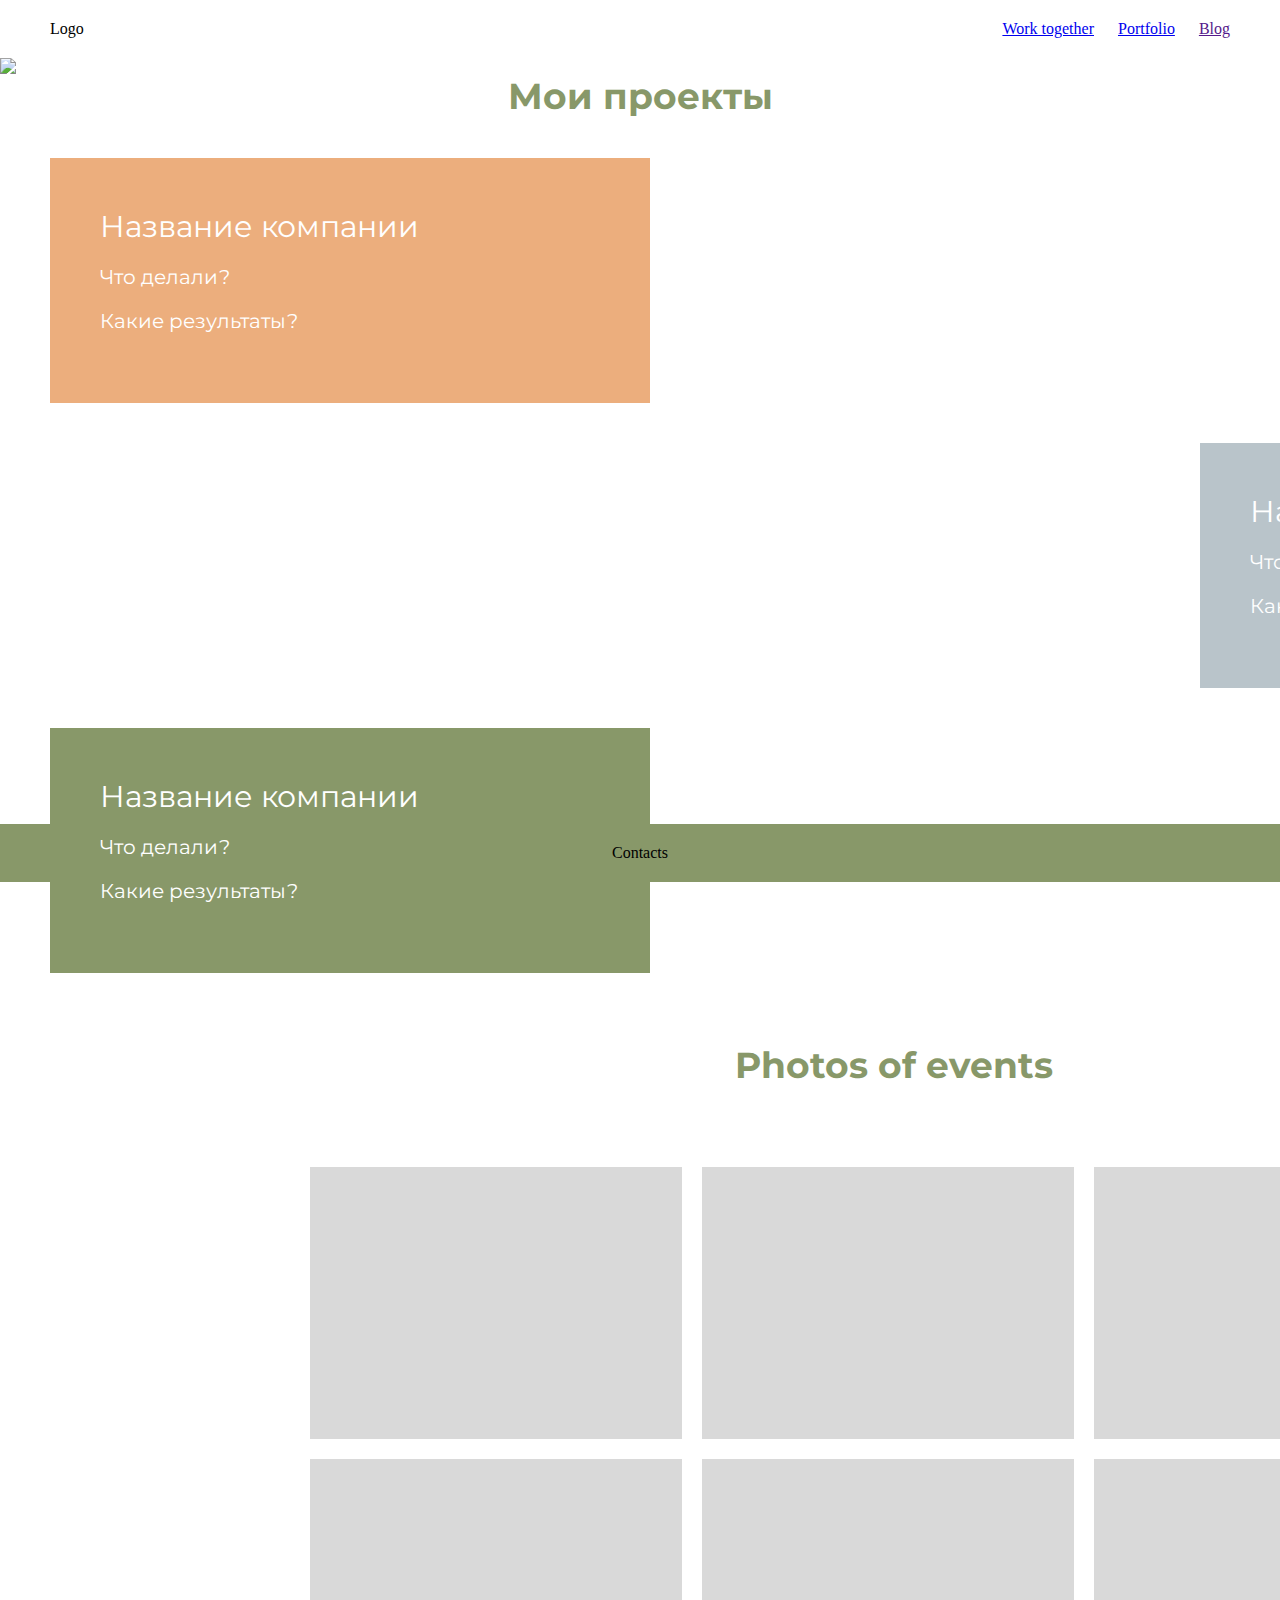
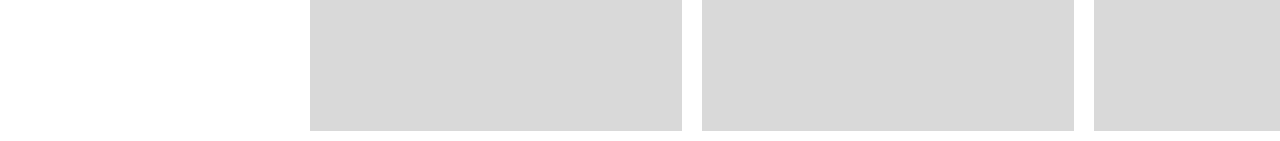
==== index2.html @ 0f8d83ab "add header and footer in index2" ====
<!DOCTYPE html>
<html lang="en">
<head>
    <meta charset="UTF-8">
    <meta http-equiv="X-UA-Compatible" content="IE=edge">
    <meta name="viewport" content="width=device-width, initial-scale=1.0">
    <link rel="stylesheet" href="style.scss" />
	<link rel="stylesheet" href="style.css" />
	<link rel="stylesheet" href="normalize.css" />
    <link href="https://fonts.googleapis.com/css2?family=Montserrat:wght@700&display=swap" rel="stylesheet">
    <title>Valeria's site</title>
</head>
<body>

    <!--------------------header Masha---------------------->
	<header class="header">
        <div class="header-links">
            <div class="logo">Logo</div>
            <div class="navigation">
                <a class="navigation__work-together" href="index3.html">Work together</a>
                <a class="navigation__portfolio" href="index2.html">Portfolio</a>
                <a class="navigation__blog" href="">Blog</a>
            </div>
        </div>
        <img class="header-line" src="Images/header line.png">
    </header>
	<!---------------------header-end Masha----------------->

    <main>
        <div class="maincontainer">
            <h1 class="headline">Мои проекты</h1>
            <div class="container1">
            <h2 class="container1__title">Название компании</h2>
            <p class="container1__text">Что делали?</p>
            <p class="container1__text">Какие результаты?</p>
        </div>
        <div class="container2">
            <h2 class="container2__title">Название компании</h2>
            <p class="container2__text">Что делали?</p>
            <p class="container2__text">Какие результаты?</p>
        </div>
        <div class="container3">
            <h2 class="container3__title">Название компании</h2>
            <p class="container3__text">Что делали?</p>
            <p class="container3__text">Какие результаты?</p>
        </div>
        <!-- Блок 2_Башина -->
    <div class="events">
        <div class="events__title">Photos of events</div>
        <div class="events__photowrapper">
            <div class="events__photo"></div>
            <div class="events__photo"></div>
            <div class="events__photo"></div>
            <div class="events__photo"></div>
            <div class="events__photo"></div>
            <div class="events__photo"></div>
        </div>
    </div>
    </main>

    <!---------------------Footer Masha---------------->
	<footer>
        <div class="footer">Contacts</div>
    </footer>
	<!----------------------Footer-end Masha----------->
    
</body>
</html>
---- style.css ----
/*header Masha*/
@import url("https://fonts.googleapis.com/css2?family=Montserrat&family=Roboto&display=swap");
.header-links {
  display: flex;
  justify-content: space-between;
  margin-left: 50px;
  margin-top: 20px;
  margin-right: 50px;
  margin-bottom: 20px;
}

@media (max-width: 400px) {
  .header-links {
    display: flex;
    flex-direction: column;
  }
}
.navigation__work-together {
  margin-right: 20px;
}

.navigation__portfolio {
  margin-right: 20px;
}

.header-line {
  width: 100vw;
  display: flex;
  align-self: flex-end;
  top: 10%;
  right: 0%;
  left: 0%;
}

/*header-end Masha*/
/*Photo + text Smirnova start*/
.about {
  background-image: url(images/main_photo1.jpg);
  background-repeat: no-repeat;
  background-position: center center;
  background-size: cover;
  display: flex;
  justify-content: flex-end;
  margin: 0 auto;
  align-items: center;
}
.about__main {
  font-family: "Montserrat";
  font-style: normal;
  color: #000000;
}

@media screen and (min-width: 1024px) {
  .about {
    min-height: 1000px;
  }
  .about__main {
    font-weight: 400;
    font-size: 30px;
    line-height: 37px;
    max-width: 43%;
    padding-right: 55px;
  }
  .about__main .maintext-title {
    font-weight: 700;
    font-size: 36px;
    line-height: 44px;
    padding-bottom: 20px;
  }
  .about__main .mainphoto {
    display: none;
  }
}
@media screen and (min-width: 768px) and (max-width: 1023px) {
  .about {
    min-height: 395px;
  }
  .about__main {
    max-width: 45%;
  }
  .about__main .mainphoto {
    display: none;
  }
}
@media screen and (max-width: 767px) {
  .about {
    background-image: none;
  }
  .about__main {
    text-align: center;
    background: #b9c4ca;
  }
  .about__main .mainphoto {
    max-width: 100vw;
  }
}
/*Photo + text Smirnova end*/
.information {
  text-align: center;
  font-size: 20px;
  font-family: "Jost", sans-serif;
  font-family: "Source Serif Pro", serif;
  font-weight: 400px;
  letter-spacing: 3px;
  margin-top: 50px;
  margin-bottom: 50px;
}
.information__text {
  -webkit-animation-duration: 3s;
          animation-duration: 3s;
  -webkit-animation-name: text;
          animation-name: text;
}

@-webkit-keyframes text {
  from {
    margin-left: 100%;
    width: 100%;
  }
  to {
    margin-left: 0%;
    width: 100%;
  }
}

@keyframes text {
  from {
    margin-left: 100%;
    width: 100%;
  }
  to {
    margin-left: 0%;
    width: 100%;
  }
}
@media screen and (max-width: 768px) {
  .information__text {
    font-size: 16px;
  }
}
/*------------text end---------------*/
/*-------------------footer Masha--------------*/
.footer {
  width: 100vw;
  margin-left: 0;
  display: flex;
  align-content: flex-end;
  justify-content: center;
  background-color: #889869;
  padding-top: 20px;
  padding-bottom: 20px;
}

/*-------------------footer-end Masha-------------*/
@media screen and (min-width: 1024px) {
  .events {
    width: 1240px;
    margin: 70px 100px 120px 300px;
  }
  .events__title {
    display: flex;
    flex-direction: row;
    font-family: Montserrat;
    color: #889869;
    font-weight: bold;
    font-size: 36px;
    padding-left: 435px;
    padding-bottom: 70px;
  }
  .events__photowrapper {
    display: flex;
    max-width: 1240px;
    flex-wrap: wrap;
  }
  .events__photo {
    width: 30%;
    height: 272px;
    background-color: #d9d9d9;
    margin: 10px;
  }
}
@media screen and (min-width: 375px) and (max-width: 768px) {
  .events {
    width: 100vw;
    margin: 70px 20% 120px 14%;
  }
  .events__title {
    font-family: Montserrat;
    color: #889869;
    font-weight: bold;
    font-size: 30px;
    text-align: center;
    padding-right: 30%;
    padding-bottom: 10%;
  }
  .events__photowrapper {
    display: flex;
    max-width: 100%;
    flex-direction: column;
    flex-wrap: wrap;
  }
  .events__photo {
    width: 70%;
    height: 250px;
    background-color: #d9d9d9;
    margin: 2%;
  }
}
from {
  margin-left: 100%;
  width: 100%;
}

to {
  margin-left: 0%;
  width: 100%;
}

/*------------text end---------------*/
@media screen and (min-width: 1024px) {
  .events {
    width: 1240px;
    margin: 70px 100px 120px 300px;
  }
  .events__title {
    display: flex;
    flex-direction: row;
    font-family: Montserrat;
    color: #889869;
    font-weight: bold;
    font-size: 36px;
    padding-left: 435px;
    padding-bottom: 70px;
  }
  .events__photowrapper {
    display: flex;
    max-width: 1240px;
    flex-wrap: wrap;
  }
  .events__photo {
    width: 30%;
    height: 272px;
    background-color: #d9d9d9;
    margin: 10px;
  }
}
@media screen and (min-width: 768px) and (max-width: 1023px) {
  .events {
    width: 100%;
    margin: 70px 20% 120px 14%;
  }
  .events__title {
    font-family: Montserrat;
    color: #889869;
    font-weight: bold;
    font-size: 30px;
    text-align: center;
    padding-right: 30%;
    padding-bottom: 10%;
  }
  .events__photowrapper {
    display: flex;
    max-width: 100%;
    flex-wrap: wrap;
  }
  .events__photo {
    width: 40%;
    height: 250px;
    background-color: #d9d9d9;
    margin: 2%;
  }
}
@media screen and (min-width: 768px) and (max-width: 1023px) {
  .events {
    width: 100%;
    margin: 70px 20% 120px 14%;
  }
  .events__title {
    font-family: Montserrat;
    color: #889869;
    font-weight: bold;
    font-size: 30px;
    text-align: center;
    padding-right: 30%;
    padding-bottom: 10%;
  }
  .events__photowrapper {
    display: flex;
    max-width: 100%;
    flex-wrap: wrap;
  }
  .events__photo {
    width: 32%;
    height: 250px;
    background-color: #d9d9d9;
    margin: 2%;
  }
}
@media screen and (min-width: 375px) and (max-width: 767px) {
  .events {
    width: 100vw;
    margin: 70px 20% 120px 14%;
  }
  .events__title {
    font-family: Montserrat;
    color: #889869;
    font-weight: bold;
    font-size: 30px;
    text-align: center;
    padding-right: 30%;
    padding-bottom: 10%;
  }
  .events__photowrapper {
    display: flex;
    max-width: 100%;
    flex-direction: column;
    flex-wrap: wrap;
  }
  .events__photo {
    width: 70%;
    height: 250px;
    background-color: #d9d9d9;
    margin: 2%;
  }
}
@media screen and (max-width: 767px) {
  .maincontainer {
    display: flex;
    flex-direction: column;
    align-items: center;
    margin: auto;
    gap: 0px;
  }
  .container1 {
    padding: 10px;
    margin: 10px;
    width: 100px;
  }
  .container2 {
    padding: 10px;
    margin: 10px;
    width: 100px;
    left: 80px;
  }
  .container3 {
    padding: 10px;
    margin: 10px;
    width: 100px;
  }
}
@media screen and (max-width: 399px) {
  .maincontainer {
    display: flex;
    flex-direction: column;
    align-items: center;
    margin: auto;
    gap: 0px;
  }
  .container1 {
    margin-top: 10px;
  }
  .container2 {
    margin-top: 10px;
    left: 80px;
  }
  .container3 {
    padding: 10px;
    margin: 10px;
    width: 100px;
  }
}
.maincontainer {
  height: 750px;
}

.headline {
  margin-bottom: 40px;
  color: #889869;
  font-family: "Montserrat", sans-serif;
  font-weight: 700;
  font-size: 36px;
  line-height: 44px;
  text-align: center;
}

.container1 {
  font-family: "Montserrat", sans-serif;
  background: #ecae7d;
  color: white;
  margin-left: 50px;
  margin-bottom: 40px;
  padding: 50px;
  width: 500px;
}
.container1__title {
  font-weight: 400;
  font-size: 30px;
  margin-bottom: 20px;
}
.container1__text {
  font-weight: 400;
  font-size: 20px;
  margin-bottom: 20px;
}

.container2 {
  font-family: "Montserrat", sans-serif;
  background: #b9c4ca;
  color: white;
  font-weight: 400;
  padding: 50px;
  margin-bottom: 40px;
  width: 500px;
  position: relative;
  left: 1200px;
}
.container2__title {
  font-weight: 400;
  font-size: 30px;
  margin-bottom: 20px;
}
.container2__text {
  font-weight: 400;
  font-size: 20px;
  margin-bottom: 20px;
}

.container3 {
  font-family: "Montserrat", sans-serif;
  background: #889869;
  color: white;
  margin-left: 50px;
  font-weight: 400;
  padding: 50px;
  width: 500px;
}
.container3__title {
  font-weight: 400;
  font-size: 30px;
  margin-bottom: 20px;
}
.container3__text {
  font-weight: 400;
  font-size: 20px;
  margin-bottom: 20px;
}

/* services-start */
@media screen and (max-width: 767px) {
  .section-serv__h2 {
    font-size: 20px;
  }
  .section-serv_container {
    width: 70vw;
  }
  .services-item {
    flex-wrap: wrap;
  }
  .section-serv__h3 {
    width: -webkit-max-content;
    width: -moz-max-content;
    width: max-content;
    margin-top: -5px;
    font-size: 18px;
  }
  .section-serv__p {
    width: 100%;
    margin-top: -10px;
    font-size: 14px;
  }
}
@media screen and (min-width: 768px) and (max-width: 1023px) {
  .section-serv__h2 {
    font-size: 25px;
  }
  .section-serv_container {
    width: 65vw;
  }
  .section-serv__h3 {
    width: -webkit-min-content;
    width: -moz-min-content;
    width: min-content;
    font-size: 20px;
  }
  .section-serv__p {
    width: 67%;
    font-size: 16px;
  }
}
@media screen and (min-width: 1024px) {
  .section-serv__h2 {
    font-size: 31px;
  }
  .section-serv_container {
    width: 55vw;
    margin-left: -20px;
  }
  .section-serv__h3 {
    width: -webkit-min-content;
    width: -moz-min-content;
    width: min-content;
    font-size: 22px;
  }
  .section-serv__p {
    width: 67%;
    font-size: 18px;
    line-height: 1.3em;
  }
}
.text-font {
  font-family: "Montserrat", sans-serif;
}

.services {
  margin-top: 20px;
  margin-bottom: 30px;
  display: flex;
  flex-wrap: wrap;
  justify-content: center;
}

.section-serv__h2 {
  width: 100%;
  color: rgb(136, 152, 105);
  text-align: center;
  font-weight: 700;
  margin-bottom: 10px;
}

.section-serv_container {
  display: flex;
  flex-wrap: wrap;
}

.services-item {
  width: 100%;
  display: flex;
  justify-content: space-between;
}

.section-serv__h3 {
  text-align: center;
  color: rgb(136, 152, 105);
  font-weight: 700;
  align-self: center;
  margin-top: 10px;
  padding: 7px;
  border: 2px solid rgb(136, 152, 105);
  border-radius: 20%;
  background-color: rgba(185, 196, 202, 0.5);
}

.section-serv__p {
  align-self: center;
  font-weight: 500;
  margin-top: 10px;
}

/* services-end */
/*#-----------------------------Page 1 Block 2 End--------------------*/
/*-----Last Part Form-----*/
.form {
  font-family: "Montserrat", sans-serif;
  text-align: center;
  display: flex;
  flex-direction: column;
  align-items: center;
}

.form-title {
  text-align: center;
  color: #889869;
  margin: 30px;
}

.form-item__title {
  font-size: 88%;
}

input {
  height: 35px;
  width: 540px;
  font-size: inherit;
  border-color: #b9c4ca;
  border-width: 0.5px;
  text-align: center;
}

.form-item {
  text-align: start;
  margin-bottom: 10px;
  padding: 5px;
}

textarea {
  height: 200px;
  width: 540px;
  border-color: #b9c4ca;
}

.agreement {
  display: flex;
  align-items: center;
  margin: 20px;
  font-size: 90%;
}

.checkbox {
  height: 25px;
  width: 25px;
  margin: 5px;
}

.submit-btn {
  background: #889869;
  color: #ffffff;
  height: 53px;
  width: 275px;
  border-radius: 0px;
  font-size: 24px;
  font-weight: 400;
  text-align: center;
  margin: 20px;
  border: #889869;
}

.submit-btn:hover {
  background: #9fb17b;
}

@media screen and (min-width: 481px) and (max-width: 768px) {
  .form {
    min-width: 481px;
    max-width: 768px;
  }
  input {
    width: 430px;
  }
  textarea {
    max-width: 430px;
  }
  .form-item {
    font-size: small;
  }
}
@media screen and (max-width: 480px) {
  .form {
    max-width: 480px;
  }
  input {
    max-width: 330px;
  }
  .form-item {
    font-size: small;
    max-width: 70%;
  }
  textarea {
    max-width: 330px;
    height: 100px;
  }
  .agreement {
    font-size: small;
    max-width: 325px;
    margin: 15px;
  }
}/*# sourceMappingURL=style.css.map */
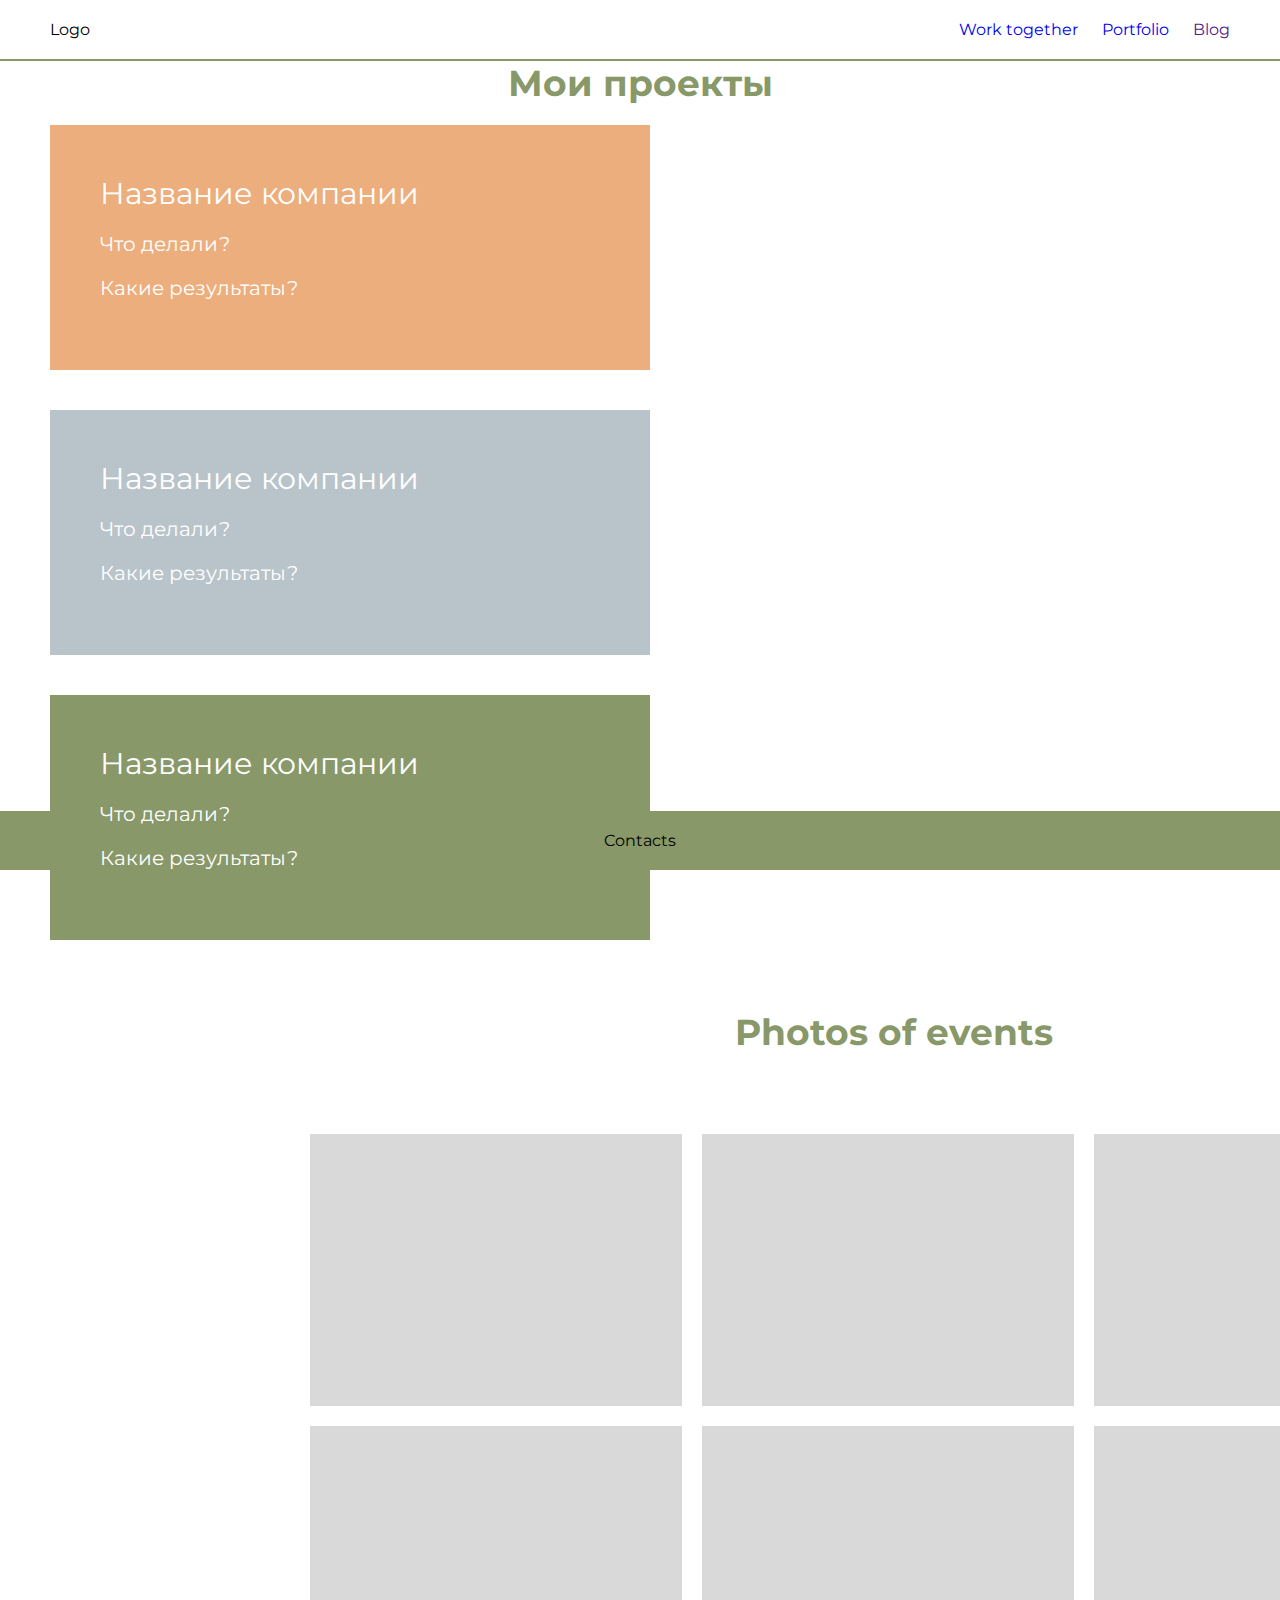
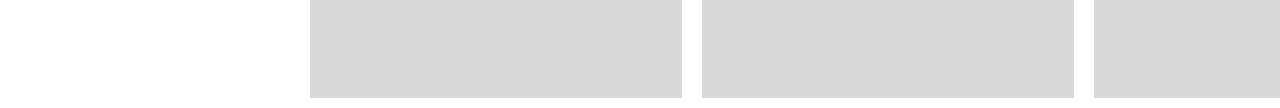
==== commit c2b74b1b: "changes in header" ====
--- a/index2.html
+++ b/index2.html
@@ -22,7 +22,6 @@
                 <a class="navigation__blog" href="">Blog</a>
             </div>
         </div>
-        <img class="header-line" src="Images/header line.png">
     </header>
 	<!---------------------header-end Masha----------------->
 
--- a/style.css
+++ b/style.css
@@ -1,6 +1,13 @@
 /*header Masha*/
 @import url("https://fonts.googleapis.com/css2?family=Montserrat&family=Roboto&display=swap");
+
+.header {
+  border-bottom: 2px solid #889869;
+}
+
 .header-links {
+  font-family: "Montserrat", sans-serif;
+  font-size: 16px;
   display: flex;
   justify-content: space-between;
   margin-left: 50px;
@@ -9,7 +16,14 @@
   margin-bottom: 20px;
 }
 
-@media (max-width: 400px) {
+@media (min-width: 375px) and (max-width: 450px) {
+  .header-links {
+    margin-left: 5%;
+    margin-right: 5%;
+  }
+}
+
+@media (max-width: 374px) {
   .header-links {
     display: flex;
     flex-direction: column;
@@ -17,19 +31,16 @@
 }
 .navigation__work-together {
   margin-right: 20px;
+  text-decoration: none;
 }
 
 .navigation__portfolio {
   margin-right: 20px;
-}
-
-.header-line {
-  width: 100vw;
-  display: flex;
-  align-self: flex-end;
-  top: 10%;
-  right: 0%;
-  left: 0%;
+  text-decoration: none;
+}
+
+.navigation__blog {
+  text-decoration: none;
 }
 
 /*header-end Masha*/
@@ -141,6 +152,8 @@
 /*------------text end---------------*/
 /*-------------------footer Masha--------------*/
 .footer {
+  font-family: "Montserrat", sans-serif;
+  font-size: 16px;
   width: 100vw;
   margin-left: 0;
   display: flex;
@@ -323,52 +336,6 @@
     margin: 2%;
   }
 }
-@media screen and (max-width: 767px) {
-  .maincontainer {
-    display: flex;
-    flex-direction: column;
-    align-items: center;
-    margin: auto;
-    gap: 0px;
-  }
-  .container1 {
-    padding: 10px;
-    margin: 10px;
-    width: 100px;
-  }
-  .container2 {
-    padding: 10px;
-    margin: 10px;
-    width: 100px;
-    left: 80px;
-  }
-  .container3 {
-    padding: 10px;
-    margin: 10px;
-    width: 100px;
-  }
-}
-@media screen and (max-width: 399px) {
-  .maincontainer {
-    display: flex;
-    flex-direction: column;
-    align-items: center;
-    margin: auto;
-    gap: 0px;
-  }
-  .container1 {
-    margin-top: 10px;
-  }
-  .container2 {
-    margin-top: 10px;
-    left: 80px;
-  }
-  .container3 {
-    padding: 10px;
-    margin: 10px;
-    width: 100px;
-  }
-}
 .maincontainer {
   height: 750px;
 }
@@ -385,12 +352,13 @@
 
 .container1 {
   font-family: "Montserrat", sans-serif;
-  background: #ecae7d;
+  background-size: cover;
+  background: #ECAE7D;
+  background-repeat: no-repeat;
+  background-position: center;
   color: white;
   margin-left: 50px;
   margin-bottom: 40px;
-  padding: 50px;
-  width: 500px;
 }
 .container1__title {
   font-weight: 400;
@@ -445,6 +413,88 @@
   margin-bottom: 20px;
 }
 
+@media screen and (min-width: 1024px) {
+  .headline {
+    font-size: 36px;
+    line-height: 44px;
+    text-align: center;
+    margin-bottom: 20px;
+  }
+  .container1 {
+    padding: 50px;
+    width: 500px;
+  }
+  .container2 {
+    padding: 50px;
+    width: 500px;
+    left: 50px;
+  }
+  .container3 {
+    padding: 50px;
+    width: 500px;
+  }
+}
+@media screen and (min-width: 768px) and (max-width: 1023px) {
+  .headline {
+    font-size: 36px;
+    line-height: 44px;
+    margin-bottom: 20px;
+    margin-left: 150px;
+  }
+  .container1 {
+    padding: 30px;
+    width: 400px;
+  }
+  .container2 {
+    padding: 30px;
+    width: 400px;
+    left: 50px;
+  }
+  .container3 {
+    padding: 30px;
+    width: 400px;
+  }
+}
+@media screen and (max-width: 767px) {
+  .headline {
+    margin-bottom: 10px;
+    font-size: 20px;
+    line-height: 38px;
+    text-align: left;
+    margin-left: 50px;
+  }
+  .container1 {
+    padding: 10px;
+    width: 100px;
+  }
+  .container1__title {
+    font-size: 15px;
+  }
+  .container1__text {
+    font-size: 10px;
+  }
+  .container2 {
+    padding: 10px;
+    width: 100px;
+    left: 50px;
+  }
+  .container2__title {
+    font-size: 15px;
+  }
+  .container2__text {
+    font-size: 10px;
+  }
+  .container3 {
+    padding: 10px;
+    width: 100px;
+  }
+  .container3__title {
+    font-size: 15px;
+  }
+  .container3__text {
+    font-size: 10px;
+  }
+}
 /* services-start */
 @media screen and (max-width: 767px) {
   .section-serv__h2 {
@@ -559,7 +609,7 @@
 /* services-end */
 /*#-----------------------------Page 1 Block 2 End--------------------*/
 /*-----Last Part Form-----*/
-.form {
+form {
   font-family: "Montserrat", sans-serif;
   text-align: center;
   display: flex;
@@ -570,7 +620,8 @@
 .form-title {
   text-align: center;
   color: #889869;
-  margin: 30px;
+  margin-top: 30px;
+  margin-bottom: 30px;
 }
 
 .form-item__title {
@@ -622,6 +673,7 @@
   text-align: center;
   margin: 20px;
   border: #889869;
+  cursor: pointer;
 }
 
 .submit-btn:hover {
@@ -629,7 +681,7 @@
 }
 
 @media screen and (min-width: 481px) and (max-width: 768px) {
-  .form {
+  form {
     min-width: 481px;
     max-width: 768px;
   }
@@ -644,7 +696,7 @@
   }
 }
 @media screen and (max-width: 480px) {
-  .form {
+  form {
     max-width: 480px;
   }
   input {
@@ -663,4 +715,4 @@
     max-width: 325px;
     margin: 15px;
   }
-}/*# sourceMappingURL=style.css.map */+}/*# sourceMappingURL=style.css.map */
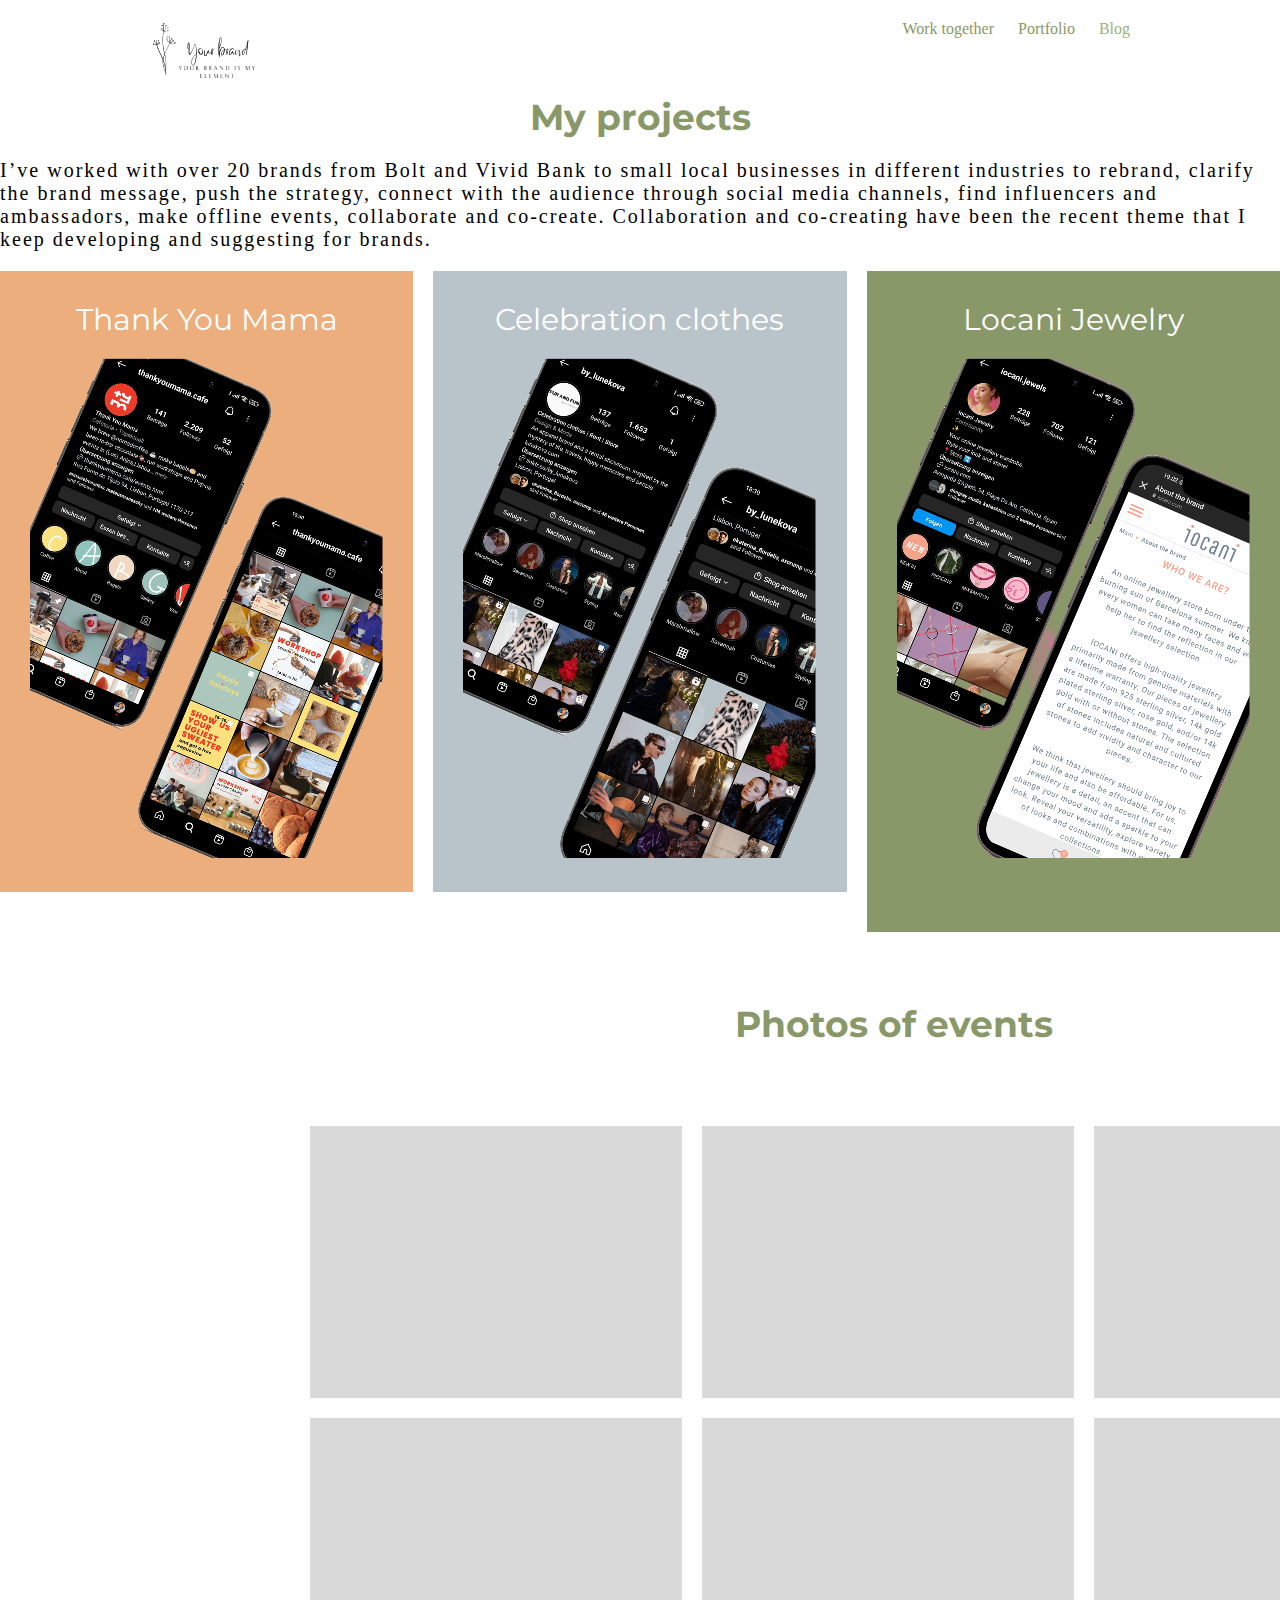
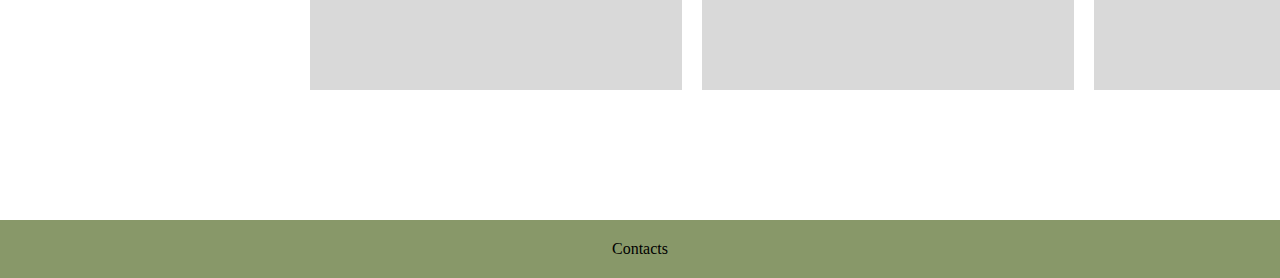
==== commit 7436c814: "style" ====
--- a/index2.html
+++ b/index2.html
@@ -8,14 +8,16 @@
 	<link rel="stylesheet" href="style.css" />
 	<link rel="stylesheet" href="normalize.css" />
     <link href="https://fonts.googleapis.com/css2?family=Montserrat:wght@700&display=swap" rel="stylesheet">
-    <title>Valeria's site</title>
+    <title>Your brand</title>
 </head>
 <body>
 
     <!--------------------header Masha---------------------->
 	<header class="header">
         <div class="header-links">
-            <div class="logo">Logo</div>
+            <div class="logo">
+				<a href="index.html"><img src="images/brand.png"></a>
+				</div>
             <div class="navigation">
                 <a class="navigation__work-together" href="index3.html">Work together</a>
                 <a class="navigation__portfolio" href="index2.html">Portfolio</a>
@@ -27,21 +29,31 @@
 
     <main>
         <div class="maincontainer">
-            <h1 class="headline">Мои проекты</h1>
-            <div class="container1">
-            <h2 class="container1__title">Название компании</h2>
-            <p class="container1__text">Что делали?</p>
-            <p class="container1__text">Какие результаты?</p>
-        </div>
-        <div class="container2">
-            <h2 class="container2__title">Название компании</h2>
-            <p class="container2__text">Что делали?</p>
-            <p class="container2__text">Какие результаты?</p>
-        </div>
-        <div class="container3">
-            <h2 class="container3__title">Название компании</h2>
-            <p class="container3__text">Что делали?</p>
-            <p class="container3__text">Какие результаты?</p>
+            <h2 class="headline">My projects</h2>
+            <div class="maincontainer__text">
+                <p>I’ve worked with over 20 brands from Bolt and Vivid Bank to small local businesses in different industries to rebrand, clarify the brand message, push the strategy, connect with the audience through social media channels, find influencers and ambassadors, make offline events, collaborate and co-create.
+                Collaboration and co-creating have been the recent theme that I keep developing and suggesting for brands. 
+                </p>
+                    </div>
+            <div class="containers">  
+                <div class="container1">
+                <h3 class="container1__title">Thank You Mama</h3>
+                <img src="images/2-fotor-bg-remover-2023052822412.png">
+            <!-----<p class="container1__text">Что делали?</p>
+                <p class="container1__text">Какие результаты?</p>---> 
+            </div>
+            <div class="container2">
+                <h3 class="container2__title">Celebration clothes</h3>
+                <img src="images/5-fotor-bg-remover-2023052822447.png">
+            <!-----<p class="container2__text">Что делали?</p>
+                <p class="container2__text">Какие результаты?</p>---->    
+            </div>
+            <div class="container3">
+                <h2 class="container3__title">Locani Jewelry</h2>
+                <img src="images/6-fotor-bg-remover-202305282254.png">
+            <!-------<p class="container3__text">Что делали?</p>
+                <p class="container3__text">Какие результаты?</p>-->    
+            </div>
         </div>
         <!-- Блок 2_Башина -->
     <div class="events">
@@ -55,6 +67,7 @@
             <div class="events__photo"></div>
         </div>
     </div>
+        </div>
     </main>
 
     <!---------------------Footer Masha---------------->
--- a/style.css
+++ b/style.css
@@ -1,29 +1,26 @@
 /*header Masha*/
 @import url("https://fonts.googleapis.com/css2?family=Montserrat&family=Roboto&display=swap");
-
-.header {
-  border-bottom: 2px solid #889869;
-}
-
 .header-links {
-  font-family: "Montserrat", sans-serif;
-  font-size: 16px;
   display: flex;
   justify-content: space-between;
-  margin-left: 50px;
   margin-top: 20px;
-  margin-right: 50px;
-  margin-bottom: 20px;
-}
-
-@media (min-width: 375px) and (max-width: 450px) {
-  .header-links {
-    margin-left: 5%;
-    margin-right: 5%;
-  }
-}
-
-@media (max-width: 374px) {
+  margin-right: 150px;
+  margin-bottom: 10px;
+}
+
+.header-links a {
+  color: #889869;
+}
+
+a:visited, a:focus, a:hover {
+  color: #9fb17b;
+}
+
+.logo {
+  margin-left: 150px;
+}
+
+@media (max-width: 400px) {
   .header-links {
     display: flex;
     flex-direction: column;
@@ -31,16 +28,19 @@
 }
 .navigation__work-together {
   margin-right: 20px;
-  text-decoration: none;
 }
 
 .navigation__portfolio {
   margin-right: 20px;
-  text-decoration: none;
-}
-
-.navigation__blog {
-  text-decoration: none;
+}
+
+.header-line {
+  width: 100vw;
+  display: flex;
+  align-self: flex-end;
+  top: 10%;
+  right: 0%;
+  left: 0%;
 }
 
 /*header-end Masha*/
@@ -98,62 +98,66 @@
     background-image: none;
   }
   .about__main {
-    text-align: center;
-    background: #b9c4ca;
+    line-height: 25px;
+    text-align: center;
+    background: #889869;
+  }
+  .about__main .maintext-title {
+    font-size: 20px;
+    line-height: 30px;
   }
   .about__main .mainphoto {
     max-width: 100vw;
   }
 }
 /*Photo + text Smirnova end*/
+/*text*/
+marquee {
+  margin-bottom: 10px;
+  border: #b9c4ca 1px solid;
+  padding-top: 10px;
+  padding-bottom: 10px;
+}
+
 .information {
   text-align: center;
   font-size: 20px;
-  font-family: "Jost", sans-serif;
-  font-family: "Source Serif Pro", serif;
+  font-family: "Montserrat";
   font-weight: 400px;
   letter-spacing: 3px;
   margin-top: 50px;
   margin-bottom: 50px;
 }
 .information__text {
-  -webkit-animation-duration: 3s;
-          animation-duration: 3s;
-  -webkit-animation-name: text;
-          animation-name: text;
-}
-
-@-webkit-keyframes text {
-  from {
-    margin-left: 100%;
-    width: 100%;
-  }
-  to {
-    margin-left: 0%;
-    width: 100%;
-  }
-}
-
-@keyframes text {
-  from {
-    margin-left: 100%;
-    width: 100%;
-  }
-  to {
-    margin-left: 0%;
-    width: 100%;
+  width: 100%;
+  max-width: 1440px;
+  margin: 0 auto;
+}
+
+@media screen and (max-width: 1024px) {
+  .information__text {
+    font-size: 16px;
+    margin-left: 10px;
+    margin-right: 10px;
   }
 }
 @media screen and (max-width: 768px) {
   .information__text {
-    font-size: 16px;
+    font-size: 13px;
+    margin-left: 10px;
+    margin-right: 10px;
+  }
+}
+@media screen and (max-width: 425px) {
+  .information__text {
+    font-size: 10px;
+    margin-left: 10px;
+    margin-right: 10px;
   }
 }
 /*------------text end---------------*/
 /*-------------------footer Masha--------------*/
 .footer {
-  font-family: "Montserrat", sans-serif;
-  font-size: 16px;
   width: 100vw;
   margin-left: 0;
   display: flex;
@@ -336,8 +340,23 @@
     margin: 2%;
   }
 }
+/*
 .maincontainer {
-  height: 750px;
+	height: 750px;
+}*/
+.maincontainer {
+  width: 100%;
+  max-width: 1440px;
+  margin: 0 auto;
+}
+.maincontainer__text {
+  font-size: 20px;
+  letter-spacing: 0.1em;
+  padding-bottom: 20px;
+}
+
+.containers {
+  display: flex;
 }
 
 .headline {
@@ -352,23 +371,22 @@
 
 .container1 {
   font-family: "Montserrat", sans-serif;
-  background-size: cover;
-  background: #ECAE7D;
-  background-repeat: no-repeat;
-  background-position: center;
+  background: #ecae7d;
   color: white;
-  margin-left: 50px;
+  /*margin-left: 50px;*/
   margin-bottom: 40px;
+  /*
+  	&__text {
+  		font-weight: 400;
+  		font-size: 20px;
+  		margin-bottom: 20px;
+  	}*/
 }
 .container1__title {
   font-weight: 400;
   font-size: 30px;
   margin-bottom: 20px;
-}
-.container1__text {
-  font-weight: 400;
-  font-size: 20px;
-  margin-bottom: 20px;
+  text-align: center;
 }
 
 .container2 {
@@ -376,41 +394,44 @@
   background: #b9c4ca;
   color: white;
   font-weight: 400;
-  padding: 50px;
+  padding: 30px;
   margin-bottom: 40px;
-  width: 500px;
-  position: relative;
-  left: 1200px;
+  width: 360px;
+  margin-left: 20px;
+  /*
+  	&__text {
+  		font-weight: 400;
+  		font-size: 20px;
+  		margin-bottom: 20px;
+  	}*/
 }
 .container2__title {
   font-weight: 400;
   font-size: 30px;
   margin-bottom: 20px;
-}
-.container2__text {
-  font-weight: 400;
-  font-size: 20px;
-  margin-bottom: 20px;
+  text-align: center;
 }
 
 .container3 {
   font-family: "Montserrat", sans-serif;
   background: #889869;
   color: white;
-  margin-left: 50px;
   font-weight: 400;
-  padding: 50px;
-  width: 500px;
+  padding: 30px;
+  width: 360px;
+  margin-left: 20px;
+  /*
+  	&__text {
+  		font-weight: 400;
+  		font-size: 20px;
+  		margin-bottom: 20px;
+  	}*/
 }
 .container3__title {
   font-weight: 400;
   font-size: 30px;
   margin-bottom: 20px;
-}
-.container3__text {
-  font-weight: 400;
-  font-size: 20px;
-  margin-bottom: 20px;
+  text-align: center;
 }
 
 @media screen and (min-width: 1024px) {
@@ -421,84 +442,258 @@
     margin-bottom: 20px;
   }
   .container1 {
-    padding: 50px;
-    width: 500px;
+    padding: 30px;
+    width: 360px;
   }
   .container2 {
-    padding: 50px;
-    width: 500px;
-    left: 50px;
+    padding: 30px;
+    width: 360px;
   }
   .container3 {
-    padding: 50px;
-    width: 500px;
+    padding: 30px;
+    width: 360px;
   }
 }
 @media screen and (min-width: 768px) and (max-width: 1023px) {
   .headline {
+    margin-bottom: 40px;
+    color: #889869;
+    font-family: "Montserrat", sans-serif;
+    font-weight: 700;
     font-size: 36px;
     line-height: 44px;
+    text-align: center;
+  }
+  .container1 {
+    font-family: "Montserrat", sans-serif;
+    background: #ecae7d;
+    color: white;
+    margin-left: 50px;
+    margin-bottom: 40px;
+    padding: 50px;
+    width: 360px;
+    /*
+    		&__text {
+    			font-weight: 400;
+    			font-size: 20px;
+    			margin-bottom: 20px;
+    		}*/
+  }
+  .container1__title {
+    font-weight: 400;
+    font-size: 30px;
     margin-bottom: 20px;
-    margin-left: 150px;
-  }
-  .container1 {
-    padding: 30px;
-    width: 400px;
   }
   .container2 {
-    padding: 30px;
-    width: 400px;
-    left: 50px;
+    font-family: "Montserrat", sans-serif;
+    background: #b9c4ca;
+    color: white;
+    font-weight: 400;
+    padding: 50px;
+    margin-bottom: 40px;
+    width: 360px;
+    /*
+    		&__text {
+    			font-weight: 400;
+    			font-size: 20px;
+    			margin-bottom: 20px;
+    		}*/
+  }
+  .container2__title {
+    font-weight: 400;
+    font-size: 30px;
+    margin-bottom: 20px;
   }
   .container3 {
-    padding: 30px;
-    width: 400px;
-  }
-}
-@media screen and (max-width: 767px) {
-  .headline {
-    margin-bottom: 10px;
-    font-size: 20px;
-    line-height: 38px;
-    text-align: left;
+    font-family: "Montserrat", sans-serif;
+    background: #889869;
+    color: white;
     margin-left: 50px;
+    font-weight: 400;
+    padding: 50px;
+    width: 360px;
+    /*
+    		&__text {
+    			font-weight: 400;
+    			font-size: 20px;
+    			margin-bottom: 20px;
+    		}*/
+  }
+  .container3__title {
+    font-weight: 400;
+    font-size: 30px;
+    margin-bottom: 20px;
+  }
+  /*#-----------------------------Page 1 Block 2 End--------------------*/
+  /*-----Last Part Form-----*/
+}
+@media screen and (min-width: 768px) and (max-width: 1023px) and (max-width: 767px) {
+  .maincontainer {
+    display: flex;
+    flex-direction: column;
+    align-items: center;
+    margin: auto;
+    gap: 0px;
   }
   .container1 {
     padding: 10px;
-    width: 100px;
-  }
-  .container1__title {
-    font-size: 15px;
-  }
-  .container1__text {
-    font-size: 10px;
+    margin-right: 20px;
+    margin-left: 20px;
   }
   .container2 {
     padding: 10px;
-    width: 100px;
-    left: 50px;
-  }
-  .container2__title {
-    font-size: 15px;
-  }
-  .container2__text {
-    font-size: 10px;
+    margin-right: 20px;
+    margin-left: 20px;
   }
   .container3 {
     padding: 10px;
+    margin-right: 20px;
+    margin-left: 20px;
+  }
+}
+@media screen and (min-width: 768px) and (max-width: 1023px) and (max-width: 399px) {
+  .maincontainer {
+    display: flex;
+    flex-direction: column;
+    align-items: center;
+    margin: auto;
+    gap: 0px;
+  }
+  .container1 {
+    margin-top: 10px;
+  }
+  .container2 {
+    margin-top: 10px;
+    left: 80px;
+  }
+  .container3 {
+    padding: 10px;
+    margin: 10px;
     width: 100px;
   }
-  .container3__title {
-    font-size: 15px;
-  }
-  .container3__text {
-    font-size: 10px;
+}
+@media screen and (min-width: 768px) and (max-width: 1023px) {
+  form {
+    font-family: "Montserrat", sans-serif;
+    text-align: center;
+    display: flex;
+    flex-direction: column;
+    align-items: center;
+  }
+}
+@media screen and (min-width: 768px) and (max-width: 1023px) {
+  .form-title {
+    text-align: center;
+    color: #889869;
+    margin-top: 30px;
+    margin-bottom: 30px;
+  }
+}
+@media screen and (min-width: 768px) and (max-width: 1023px) {
+  .form-item__title {
+    font-size: 88%;
+  }
+}
+@media screen and (min-width: 768px) and (max-width: 1023px) {
+  input {
+    height: 35px;
+    width: 540px;
+    font-size: inherit;
+    border-color: #b9c4ca;
+    border-width: 0.5px;
+    text-align: center;
+  }
+}
+@media screen and (min-width: 768px) and (max-width: 1023px) {
+  .form-item {
+    text-align: start;
+    margin-bottom: 10px;
+    padding: 5px;
+  }
+}
+@media screen and (min-width: 768px) and (max-width: 1023px) {
+  textarea {
+    height: 200px;
+    width: 540px;
+    border-color: #b9c4ca;
+  }
+}
+@media screen and (min-width: 768px) and (max-width: 1023px) {
+  .agreement {
+    display: flex;
+    align-items: center;
+    margin: 20px;
+    font-size: 90%;
+  }
+}
+@media screen and (min-width: 768px) and (max-width: 1023px) {
+  .checkbox {
+    height: 25px;
+    width: 25px;
+    margin: 5px;
+  }
+}
+@media screen and (min-width: 768px) and (max-width: 1023px) {
+  .submit-btn {
+    background: #889869;
+    color: #ffffff;
+    height: 53px;
+    width: 275px;
+    border-radius: 0px;
+    font-size: 24px;
+    font-weight: 400;
+    text-align: center;
+    margin: 20px;
+    border: #889869;
+    cursor: pointer;
+  }
+}
+@media screen and (min-width: 768px) and (max-width: 1023px) {
+  .submit-btn:hover {
+    background: #9fb17b;
+  }
+}
+@media screen and (min-width: 768px) and (max-width: 1023px) and (min-width: 481px) and (max-width: 768px) {
+  form {
+    min-width: 481px;
+    max-width: 768px;
+  }
+  input {
+    width: 430px;
+  }
+  textarea {
+    max-width: 430px;
+  }
+  .form-item {
+    font-size: small;
+  }
+}
+@media screen and (min-width: 768px) and (max-width: 1023px) and (max-width: 480px) {
+  form {
+    max-width: 480px;
+  }
+  input {
+    max-width: 330px;
+  }
+  .form-item {
+    font-size: small;
+    max-width: 70%;
+  }
+  textarea {
+    max-width: 330px;
+    height: 100px;
+  }
+  .agreement {
+    font-size: small;
+    max-width: 325px;
+    margin: 15px;
   }
 }
 /* services-start */
 @media screen and (max-width: 767px) {
   .section-serv__h2 {
     font-size: 20px;
+    padding: 0%;
   }
   .section-serv_container {
     width: 70vw;
@@ -506,16 +701,21 @@
   .services-item {
     flex-wrap: wrap;
   }
-  .section-serv__h3 {
-    width: -webkit-max-content;
-    width: -moz-max-content;
-    width: max-content;
-    margin-top: -5px;
-    font-size: 18px;
+  /*
+  	.section-serv__h3 {
+  		width: max-content;
+  		margin-top: 5px;
+  		font-size: 18px;
+  		flex-grow: 1;
+  		border-radius: 45%;
+  		padding: 10px 30px;
+  	}*/
+  .section-serv__h3-center {
+    white-space: nowrap;
+    padding: 10px 10px;
   }
   .section-serv__p {
     width: 100%;
-    margin-top: -10px;
     font-size: 14px;
   }
 }
@@ -526,16 +726,23 @@
   .section-serv_container {
     width: 65vw;
   }
-  .section-serv__h3 {
-    width: -webkit-min-content;
-    width: -moz-min-content;
-    width: min-content;
-    font-size: 20px;
-  }
+  /*
+  	.section-serv__h3 {
+  		width: min-content;
+  		font-size: 20px;
+  		border-radius: 40%;
+  		padding: 10px 30px;
+  	}*/
   .section-serv__p {
     width: 67%;
     font-size: 16px;
   }
+  .services-item:first-child {
+    margin-bottom: 8px;
+  }
+  .services-item:last-child {
+    margin-top: 8px;
+  }
 }
 @media screen and (min-width: 1024px) {
   .section-serv__h2 {
@@ -545,16 +752,23 @@
     width: 55vw;
     margin-left: -20px;
   }
-  .section-serv__h3 {
-    width: -webkit-min-content;
-    width: -moz-min-content;
-    width: min-content;
-    font-size: 22px;
-  }
+  /*
+  	.section-serv__h3 {
+  		width: min-content;
+  		font-size: 22px;
+  		border-radius: 40%;
+  		padding: 10px 30px;
+  	}*/
   .section-serv__p {
     width: 67%;
     font-size: 18px;
     line-height: 1.3em;
+  }
+  .services-item:first-child {
+    margin-bottom: 7px;
+  }
+  .services-item:last-child {
+    margin-top: 7px;
   }
 }
 .text-font {
@@ -588,16 +802,19 @@
   justify-content: space-between;
 }
 
+/*
 .section-serv__h3 {
-  text-align: center;
-  color: rgb(136, 152, 105);
-  font-weight: 700;
-  align-self: center;
-  margin-top: 10px;
-  padding: 7px;
-  border: 2px solid rgb(136, 152, 105);
-  border-radius: 20%;
-  background-color: rgba(185, 196, 202, 0.5);
+	text-align: center;
+	color: rgba(136, 152, 105, 1);
+	font-weight: 700;
+	align-self: center;
+	margin-top: 10px;
+	border: 2px solid rgba(136, 152, 105, 1);
+	background-color: rgba(185, 196, 202, 0.5);
+	min-width: 89px;
+}*/
+.section-serv__h3-last {
+  padding: 10px 27.5px;
 }
 
 .section-serv__p {
@@ -606,113 +823,4 @@
   margin-top: 10px;
 }
 
-/* services-end */
-/*#-----------------------------Page 1 Block 2 End--------------------*/
-/*-----Last Part Form-----*/
-form {
-  font-family: "Montserrat", sans-serif;
-  text-align: center;
-  display: flex;
-  flex-direction: column;
-  align-items: center;
-}
-
-.form-title {
-  text-align: center;
-  color: #889869;
-  margin-top: 30px;
-  margin-bottom: 30px;
-}
-
-.form-item__title {
-  font-size: 88%;
-}
-
-input {
-  height: 35px;
-  width: 540px;
-  font-size: inherit;
-  border-color: #b9c4ca;
-  border-width: 0.5px;
-  text-align: center;
-}
-
-.form-item {
-  text-align: start;
-  margin-bottom: 10px;
-  padding: 5px;
-}
-
-textarea {
-  height: 200px;
-  width: 540px;
-  border-color: #b9c4ca;
-}
-
-.agreement {
-  display: flex;
-  align-items: center;
-  margin: 20px;
-  font-size: 90%;
-}
-
-.checkbox {
-  height: 25px;
-  width: 25px;
-  margin: 5px;
-}
-
-.submit-btn {
-  background: #889869;
-  color: #ffffff;
-  height: 53px;
-  width: 275px;
-  border-radius: 0px;
-  font-size: 24px;
-  font-weight: 400;
-  text-align: center;
-  margin: 20px;
-  border: #889869;
-  cursor: pointer;
-}
-
-.submit-btn:hover {
-  background: #9fb17b;
-}
-
-@media screen and (min-width: 481px) and (max-width: 768px) {
-  form {
-    min-width: 481px;
-    max-width: 768px;
-  }
-  input {
-    width: 430px;
-  }
-  textarea {
-    max-width: 430px;
-  }
-  .form-item {
-    font-size: small;
-  }
-}
-@media screen and (max-width: 480px) {
-  form {
-    max-width: 480px;
-  }
-  input {
-    max-width: 330px;
-  }
-  .form-item {
-    font-size: small;
-    max-width: 70%;
-  }
-  textarea {
-    max-width: 330px;
-    height: 100px;
-  }
-  .agreement {
-    font-size: small;
-    max-width: 325px;
-    margin: 15px;
-  }
-}/*# sourceMappingURL=style.css.map */
+/* services-end *//*# sourceMappingURL=style.css.map */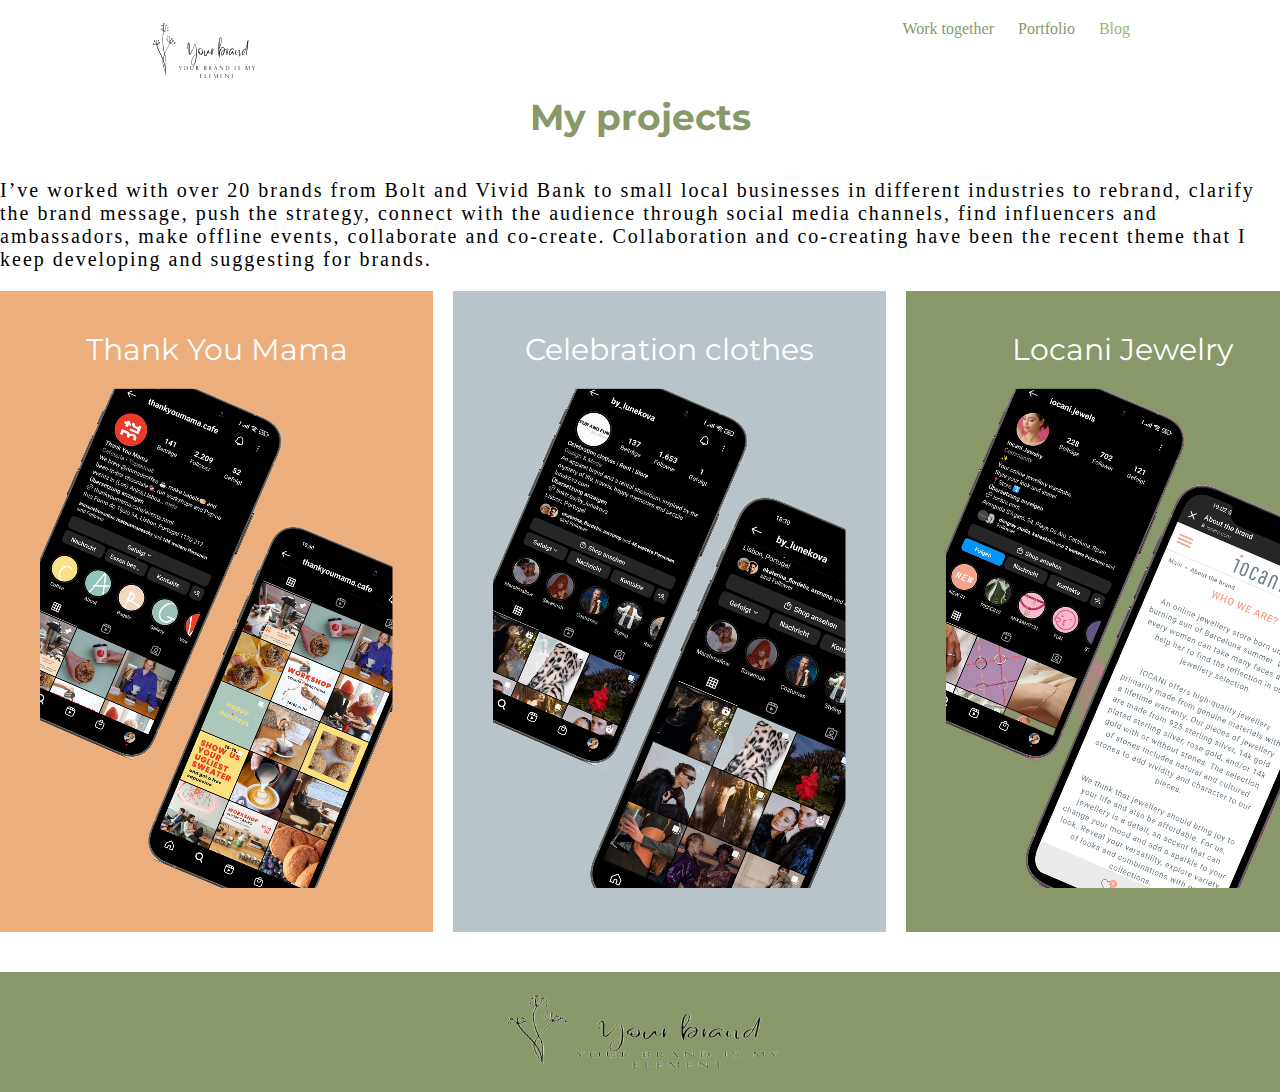
==== commit af711419: "index2" ====
--- a/index2.html
+++ b/index2.html
@@ -55,7 +55,7 @@
                 <p class="container3__text">Какие результаты?</p>-->    
             </div>
         </div>
-        <!-- Блок 2_Башина -->
+        <!-- Блок 2_Башина 
     <div class="events">
         <div class="events__title">Photos of events</div>
         <div class="events__photowrapper">
@@ -66,13 +66,15 @@
             <div class="events__photo"></div>
             <div class="events__photo"></div>
         </div>
-    </div>
+    </div>-->
         </div>
     </main>
 
     <!---------------------Footer Masha---------------->
 	<footer>
-        <div class="footer">Contacts</div>
+        <div class="footer">
+            <img src="images/logo-footer.png">
+        </div>
     </footer>
 	<!----------------------Footer-end Masha----------->
     
--- a/style.css
+++ b/style.css
@@ -375,6 +375,8 @@
   color: white;
   /*margin-left: 50px;*/
   margin-bottom: 40px;
+  padding: 40px;
+  width: 360px;
   /*
   	&__text {
   		font-weight: 400;
@@ -393,8 +395,7 @@
   font-family: "Montserrat", sans-serif;
   background: #b9c4ca;
   color: white;
-  font-weight: 400;
-  padding: 30px;
+  padding: 40px;
   margin-bottom: 40px;
   width: 360px;
   margin-left: 20px;
@@ -416,8 +417,8 @@
   font-family: "Montserrat", sans-serif;
   background: #889869;
   color: white;
-  font-weight: 400;
-  padding: 30px;
+  padding: 40px;
+  margin-bottom: 40px;
   width: 360px;
   margin-left: 20px;
   /*
@@ -434,226 +435,233 @@
   text-align: center;
 }
 
+/*
 @media screen and (min-width: 1024px) {
-  .headline {
-    font-size: 36px;
-    line-height: 44px;
-    text-align: center;
-    margin-bottom: 20px;
-  }
-  .container1 {
-    padding: 30px;
-    width: 360px;
-  }
-  .container2 {
-    padding: 30px;
-    width: 360px;
-  }
-  .container3 {
-    padding: 30px;
-    width: 360px;
-  }
-}
+	.headline {
+		font-size: 36px;
+		line-height: 44px;
+		text-align: center;
+		margin-bottom: 20px;
+	}
+
+	.container1 {
+		padding: 40px;
+		width: 360px;
+	}
+
+	.container2 {
+		padding: 40px;
+		width: 360px;
+	}
+
+	.container3 {
+		padding: 40px;
+		width: 360px;
+	}
+}
+
 @media screen and (min-width: 768px) and (max-width: 1023px) {
-  .headline {
-    margin-bottom: 40px;
-    color: #889869;
-    font-family: "Montserrat", sans-serif;
-    font-weight: 700;
-    font-size: 36px;
-    line-height: 44px;
-    text-align: center;
-  }
-  .container1 {
-    font-family: "Montserrat", sans-serif;
-    background: #ecae7d;
-    color: white;
-    margin-left: 50px;
-    margin-bottom: 40px;
-    padding: 50px;
-    width: 360px;
-    /*
-    		&__text {
-    			font-weight: 400;
-    			font-size: 20px;
-    			margin-bottom: 20px;
-    		}*/
-  }
-  .container1__title {
-    font-weight: 400;
-    font-size: 30px;
-    margin-bottom: 20px;
-  }
-  .container2 {
-    font-family: "Montserrat", sans-serif;
-    background: #b9c4ca;
-    color: white;
-    font-weight: 400;
-    padding: 50px;
-    margin-bottom: 40px;
-    width: 360px;
-    /*
-    		&__text {
-    			font-weight: 400;
-    			font-size: 20px;
-    			margin-bottom: 20px;
-    		}*/
-  }
-  .container2__title {
-    font-weight: 400;
-    font-size: 30px;
-    margin-bottom: 20px;
-  }
-  .container3 {
-    font-family: "Montserrat", sans-serif;
-    background: #889869;
-    color: white;
-    margin-left: 50px;
-    font-weight: 400;
-    padding: 50px;
-    width: 360px;
-    /*
-    		&__text {
-    			font-weight: 400;
-    			font-size: 20px;
-    			margin-bottom: 20px;
-    		}*/
-  }
-  .container3__title {
-    font-weight: 400;
-    font-size: 30px;
-    margin-bottom: 20px;
-  }
-  /*#-----------------------------Page 1 Block 2 End--------------------*/
-  /*-----Last Part Form-----*/
-}
-@media screen and (min-width: 768px) and (max-width: 1023px) and (max-width: 767px) {
-  .maincontainer {
-    display: flex;
-    flex-direction: column;
-    align-items: center;
-    margin: auto;
-    gap: 0px;
-  }
-  .container1 {
-    padding: 10px;
-    margin-right: 20px;
-    margin-left: 20px;
-  }
-  .container2 {
-    padding: 10px;
-    margin-right: 20px;
-    margin-left: 20px;
-  }
-  .container3 {
-    padding: 10px;
-    margin-right: 20px;
-    margin-left: 20px;
-  }
-}
-@media screen and (min-width: 768px) and (max-width: 1023px) and (max-width: 399px) {
-  .maincontainer {
-    display: flex;
-    flex-direction: column;
-    align-items: center;
-    margin: auto;
-    gap: 0px;
-  }
-  .container1 {
-    margin-top: 10px;
-  }
-  .container2 {
-    margin-top: 10px;
-    left: 80px;
-  }
-  .container3 {
-    padding: 10px;
-    margin: 10px;
-    width: 100px;
-  }
-}
-@media screen and (min-width: 768px) and (max-width: 1023px) {
-  form {
-    font-family: "Montserrat", sans-serif;
-    text-align: center;
-    display: flex;
-    flex-direction: column;
-    align-items: center;
-  }
-}
-@media screen and (min-width: 768px) and (max-width: 1023px) {
-  .form-title {
-    text-align: center;
-    color: #889869;
-    margin-top: 30px;
-    margin-bottom: 30px;
-  }
-}
-@media screen and (min-width: 768px) and (max-width: 1023px) {
-  .form-item__title {
-    font-size: 88%;
-  }
-}
-@media screen and (min-width: 768px) and (max-width: 1023px) {
-  input {
-    height: 35px;
-    width: 540px;
-    font-size: inherit;
-    border-color: #b9c4ca;
-    border-width: 0.5px;
-    text-align: center;
-  }
-}
-@media screen and (min-width: 768px) and (max-width: 1023px) {
-  .form-item {
-    text-align: start;
-    margin-bottom: 10px;
-    padding: 5px;
-  }
-}
-@media screen and (min-width: 768px) and (max-width: 1023px) {
-  textarea {
-    height: 200px;
-    width: 540px;
-    border-color: #b9c4ca;
-  }
-}
-@media screen and (min-width: 768px) and (max-width: 1023px) {
-  .agreement {
-    display: flex;
-    align-items: center;
-    margin: 20px;
-    font-size: 90%;
-  }
-}
-@media screen and (min-width: 768px) and (max-width: 1023px) {
-  .checkbox {
-    height: 25px;
-    width: 25px;
-    margin: 5px;
-  }
-}
-@media screen and (min-width: 768px) and (max-width: 1023px) {
-  .submit-btn {
-    background: #889869;
-    color: #ffffff;
-    height: 53px;
-    width: 275px;
-    border-radius: 0px;
-    font-size: 24px;
-    font-weight: 400;
-    text-align: center;
-    margin: 20px;
-    border: #889869;
-    cursor: pointer;
-  }
-}
-@media screen and (min-width: 768px) and (max-width: 1023px) {
-  .submit-btn:hover {
-    background: #9fb17b;
-  }
-}
-@media screen and (min-width: 768px) and (max-width: 1023px) and (min-width: 481px) and (max-width: 768px) {
+	.headline {
+		margin-bottom: 40px;
+		color: #889869;
+		font-family: "Montserrat", sans-serif;
+		font-weight: 700;
+		font-size: 36px;
+		line-height: 44px;
+		text-align: center;
+	}
+
+	.container1 {
+		font-family: "Montserrat", sans-serif;
+		background: #ecae7d;
+		color: white;
+		margin-left: 50px;
+		margin-bottom: 40px;
+		padding: 50px;
+		width: 360px;
+
+		&__title {
+			font-weight: 400;
+			font-size: 30px;
+			margin-bottom: 20px;
+		}
+/*
+		&__text {
+			font-weight: 400;
+			font-size: 20px;
+			margin-bottom: 20px;
+		}*/
+/*
+	.container2 {
+		font-family: "Montserrat", sans-serif;
+		background: #b9c4ca;
+		color: white;
+		font-weight: 400;
+		padding: 50px;
+		margin-bottom: 40px;
+		width: 360px;
+
+
+		&__title {
+			font-weight: 400;
+			font-size: 30px;
+			margin-bottom: 20px;
+		}
+/*
+		&__text {
+			font-weight: 400;
+			font-size: 20px;
+			margin-bottom: 20px;
+		}*/
+/*
+	.container3 {
+		font-family: "Montserrat", sans-serif;
+		background: #889869;
+		color: white;
+		margin-left: 50px;
+		font-weight: 400;
+		padding: 50px;
+		width: 360px;
+
+		&__title {
+			font-weight: 400;
+			font-size: 30px;
+			margin-bottom: 20px;
+		}
+/*
+		&__text {
+			font-weight: 400;
+			font-size: 20px;
+			margin-bottom: 20px;
+		}*/
+/*
+	@media screen and (max-width: 767px) {
+		.maincontainer {
+			display: flex;
+			flex-direction: column;
+			align-items: center;
+			margin: auto;
+			gap: 0px;
+		}
+
+		.container1 {
+			padding: 10px;
+			margin-right: 20px;
+			margin-left: 20px;
+		}
+
+		.container2 {
+			padding: 10px;
+			margin-right: 20px;
+			margin-left: 20px;
+		}
+
+		.container3 {
+			padding: 10px;
+			margin-right: 20px;
+			margin-left: 20px;
+		}
+	}
+
+	@media screen and (max-width: 399px) {
+		.maincontainer {
+			display: flex;
+			flex-direction: column;
+			align-items: center;
+			margin: auto;
+			gap: 0px;
+		}
+
+		.container1 {
+			margin-top: 10px;
+		}
+
+		.container2 {
+			margin-top: 10px;
+			left: 80px;
+		}
+
+		.container3 {
+			padding: 10px;
+			margin: 10px;
+			width: 100px;
+		}
+	}
+
+	/*#-----------------------------Page 1 Block 2 End--------------------*/
+/*-----Last Part Form-----*/
+form {
+  font-family: "Montserrat", sans-serif;
+  text-align: center;
+  display: flex;
+  flex-direction: column;
+  align-items: center;
+}
+
+.form-title {
+  text-align: center;
+  color: #889869;
+  margin-top: 30px;
+  margin-bottom: 30px;
+}
+
+.form-item__title {
+  font-size: 88%;
+}
+
+input {
+  height: 35px;
+  width: 540px;
+  font-size: inherit;
+  border-color: #b9c4ca;
+  border-width: 0.5px;
+  text-align: center;
+}
+
+.form-item {
+  text-align: start;
+  margin-bottom: 10px;
+  padding: 5px;
+}
+
+textarea {
+  height: 200px;
+  width: 540px;
+  border-color: #b9c4ca;
+}
+
+.agreement {
+  display: flex;
+  align-items: center;
+  margin: 20px;
+  font-size: 90%;
+}
+
+.checkbox {
+  height: 25px;
+  width: 25px;
+  margin: 5px;
+}
+
+.submit-btn {
+  background: #889869;
+  color: #ffffff;
+  height: 53px;
+  width: 275px;
+  border-radius: 0px;
+  font-size: 24px;
+  font-weight: 400;
+  text-align: center;
+  margin: 20px;
+  border: #889869;
+  cursor: pointer;
+}
+
+.submit-btn:hover {
+  background: #9fb17b;
+}
+
+@media screen and (min-width: 481px) and (max-width: 768px) {
   form {
     min-width: 481px;
     max-width: 768px;
@@ -668,7 +676,7 @@
     font-size: small;
   }
 }
-@media screen and (min-width: 768px) and (max-width: 1023px) and (max-width: 480px) {
+@media screen and (max-width: 480px) {
   form {
     max-width: 480px;
   }
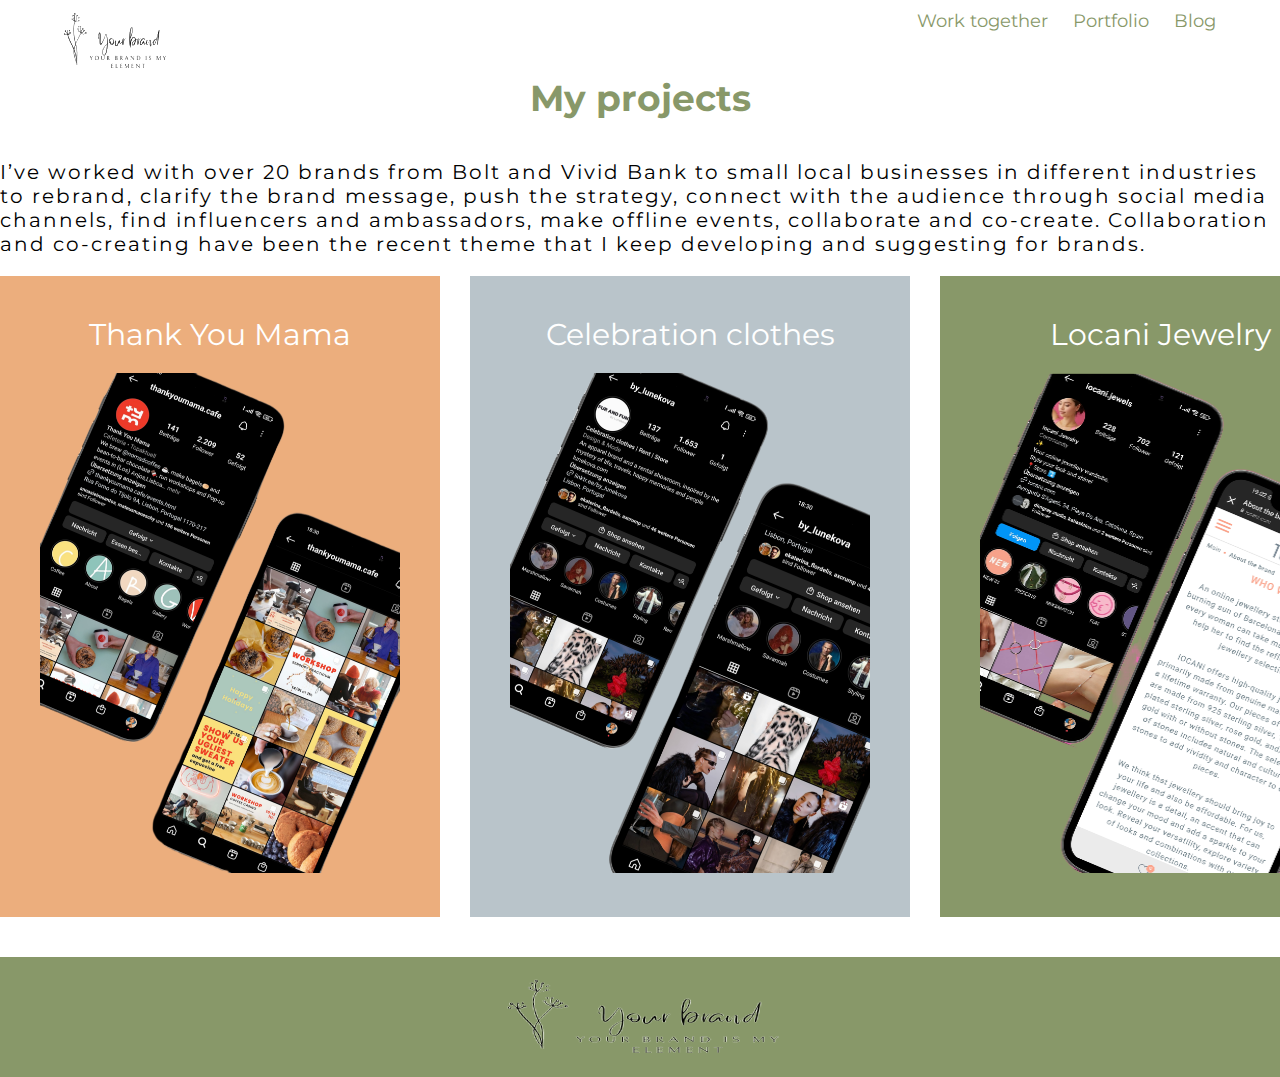
==== commit 7d7eb44d: "blog" ====
--- a/index2.html
+++ b/index2.html
@@ -4,9 +4,9 @@
     <meta charset="UTF-8">
     <meta http-equiv="X-UA-Compatible" content="IE=edge">
     <meta name="viewport" content="width=device-width, initial-scale=1.0">
-    <link rel="stylesheet" href="style.scss" />
-	<link rel="stylesheet" href="style.css" />
-	<link rel="stylesheet" href="normalize.css" />
+    <link rel="stylesheet" href="assets/css/style.scss" />
+	<link rel="stylesheet" href="assets/css/style.css" />
+	<link rel="stylesheet" href="assets/css/normalize.css" />
     <link href="https://fonts.googleapis.com/css2?family=Montserrat:wght@700&display=swap" rel="stylesheet">
     <title>Your brand</title>
 </head>
@@ -16,12 +16,12 @@
 	<header class="header">
         <div class="header-links">
             <div class="logo">
-				<a href="index.html"><img src="images/brand.png"></a>
+				<a href="index.html"><img src="assets/images/brand.png"></a>
 				</div>
             <div class="navigation">
                 <a class="navigation__work-together" href="index3.html">Work together</a>
                 <a class="navigation__portfolio" href="index2.html">Portfolio</a>
-                <a class="navigation__blog" href="">Blog</a>
+                <a class="navigation__blog" href="blog.html">Blog</a>
             </div>
         </div>
     </header>
@@ -36,21 +36,21 @@
                 </p>
                     </div>
             <div class="containers">  
-                <div class="container1">
-                <h3 class="container1__title">Thank You Mama</h3>
-                <img src="images/2-fotor-bg-remover-2023052822412.png">
+                <div class="container container1">
+                <h3 class="container__title">Thank You Mama</h3>
+                <img src="assets/images/2.png">
             <!-----<p class="container1__text">Что делали?</p>
                 <p class="container1__text">Какие результаты?</p>---> 
             </div>
-            <div class="container2">
-                <h3 class="container2__title">Celebration clothes</h3>
-                <img src="images/5-fotor-bg-remover-2023052822447.png">
+            <div class="container container2">
+                <h3 class="container__title">Celebration clothes</h3>
+                <img src="assets/images/5.png">
             <!-----<p class="container2__text">Что делали?</p>
                 <p class="container2__text">Какие результаты?</p>---->    
             </div>
-            <div class="container3">
-                <h2 class="container3__title">Locani Jewelry</h2>
-                <img src="images/6-fotor-bg-remover-202305282254.png">
+            <div class="container container3">
+                <h2 class="container__title">Locani Jewelry</h2>
+                <img src="assets/images/6-fotor-bg-remover-202305282254.png">
             <!-------<p class="container3__text">Что делали?</p>
                 <p class="container3__text">Какие результаты?</p>-->    
             </div>
@@ -73,7 +73,7 @@
     <!---------------------Footer Masha---------------->
 	<footer>
         <div class="footer">
-            <img src="images/logo-footer.png">
+            <img src="assets/images/logo-footer.png">
         </div>
     </footer>
 	<!----------------------Footer-end Masha----------->
--- a/assets/css/style.css
+++ b/assets/css/style.css
@@ -0,0 +1,877 @@
+/*header Masha*/
+@import url("https://fonts.googleapis.com/css2?family=Montserrat&family=Roboto&display=swap");
+.header-links {
+  display: flex;
+  justify-content: space-between;
+  margin-right: 5%;
+  padding-top: 10px;
+  font-size: 18px;
+}
+
+.header-links a {
+  color: #889869;
+}
+
+a:hover {
+  color: #b3c490;
+}
+
+.logo {
+  margin-left: 5%;
+}
+
+@media (max-width: 400px) {
+  .header-links {
+    display: flex;
+    flex-direction: column;
+  }
+}
+.navigation__work-together {
+  margin-right: 20px;
+}
+
+.navigation__portfolio {
+  margin-right: 20px;
+}
+
+.header-line {
+  width: 100vw;
+  display: flex;
+  align-self: flex-end;
+  top: 10%;
+  right: 0%;
+  left: 0%;
+}
+
+/*header-end Masha*/
+/*Photo + text Smirnova start*/
+.about {
+  background-image: url(images/main_photo1.jpg);
+  background-repeat: no-repeat;
+  background-position: center center;
+  background-size: cover;
+  display: flex;
+  justify-content: flex-end;
+  margin: 0 auto;
+  align-items: center;
+  min-height: 100vh;
+}
+.about__main {
+  font-family: "Montserrat";
+  font-style: normal;
+  color: #000000;
+  margin-right: 5%;
+}
+
+@media screen and (min-width: 1024px) {
+  .about__main {
+    font-weight: 400;
+    font-size: 30px;
+    line-height: 37px;
+    max-width: 43%;
+    padding-right: 55px;
+  }
+  .about__main .maintext-title {
+    font-weight: 700;
+    font-size: 36px;
+    line-height: 44px;
+    padding-bottom: 20px;
+  }
+}
+@media screen and (min-width: 768px) and (max-width: 1023px) {
+  .about {
+    min-height: 395px;
+  }
+  .about__main {
+    max-width: 45%;
+  }
+}
+@media screen and (max-width: 767px) {
+  .about {
+    background-image: none;
+  }
+  .about__main {
+    line-height: 25px;
+    text-align: center;
+    background-color: #889869;
+    margin: 0;
+  }
+  .about__main .maintext-title {
+    font-size: 20px;
+    line-height: 30px;
+  }
+}
+/*Photo + text Smirnova end*/
+/*text*/
+marquee {
+  margin-bottom: 10px;
+  border: #b9c4ca 1px solid;
+  padding-top: 10px;
+  padding-bottom: 10px;
+}
+
+.information {
+  text-align: center;
+  font-size: 20px;
+  font-family: "Montserrat";
+  font-weight: 400px;
+  letter-spacing: 3px;
+  margin-top: 50px;
+  margin-bottom: 50px;
+}
+.information__text {
+  width: 100%;
+  max-width: 1440px;
+  margin: 0 auto;
+}
+
+@media screen and (max-width: 1024px) {
+  .information__text {
+    font-size: 16px;
+    margin-left: 10px;
+    margin-right: 10px;
+  }
+}
+@media screen and (max-width: 768px) {
+  .information__text {
+    font-size: 13px;
+    margin-left: 10px;
+    margin-right: 10px;
+  }
+}
+@media screen and (max-width: 425px) {
+  .information__text {
+    font-size: 10px;
+    margin-left: 10px;
+    margin-right: 10px;
+  }
+}
+/*------------text end---------------*/
+/*-------------------footer Masha--------------*/
+.footer {
+  width: 100vw;
+  margin-left: 0;
+  display: flex;
+  align-content: flex-end;
+  justify-content: center;
+  background-color: #889869;
+  padding-top: 20px;
+  padding-bottom: 20px;
+}
+
+/*-------------------footer-end Masha-------------*/
+@media screen and (min-width: 1024px) {
+  .events {
+    width: 1240px;
+    margin: 70px 100px 120px 300px;
+  }
+  .events__title {
+    display: flex;
+    flex-direction: row;
+    font-family: Montserrat;
+    color: #889869;
+    font-weight: bold;
+    font-size: 36px;
+    padding-left: 435px;
+    padding-bottom: 70px;
+  }
+  .events__photowrapper {
+    display: flex;
+    max-width: 1240px;
+    flex-wrap: wrap;
+  }
+  .events__photo {
+    width: 30%;
+    height: 272px;
+    background-color: #d9d9d9;
+    margin: 10px;
+  }
+}
+@media screen and (min-width: 375px) and (max-width: 768px) {
+  .events {
+    width: 100vw;
+    margin: 70px 20% 120px 14%;
+  }
+  .events__title {
+    font-family: Montserrat;
+    color: #889869;
+    font-weight: bold;
+    font-size: 30px;
+    text-align: center;
+    padding-right: 30%;
+    padding-bottom: 10%;
+  }
+  .events__photowrapper {
+    display: flex;
+    max-width: 100%;
+    flex-direction: column;
+    flex-wrap: wrap;
+  }
+  .events__photo {
+    width: 70%;
+    height: 250px;
+    background-color: #d9d9d9;
+    margin: 2%;
+  }
+}
+from {
+  margin-left: 100%;
+  width: 100%;
+}
+
+to {
+  margin-left: 0%;
+  width: 100%;
+}
+
+/*------------text end---------------*/
+@media screen and (min-width: 1024px) {
+  .events {
+    width: 1240px;
+    margin: 70px 100px 120px 300px;
+  }
+  .events__title {
+    display: flex;
+    flex-direction: row;
+    font-family: Montserrat;
+    color: #889869;
+    font-weight: bold;
+    font-size: 36px;
+    padding-left: 435px;
+    padding-bottom: 70px;
+  }
+  .events__photowrapper {
+    display: flex;
+    max-width: 1240px;
+    flex-wrap: wrap;
+  }
+  .events__photo {
+    width: 30%;
+    height: 272px;
+    background-color: #d9d9d9;
+    margin: 10px;
+  }
+}
+@media screen and (min-width: 768px) and (max-width: 1023px) {
+  .events {
+    width: 100%;
+    margin: 70px 20% 120px 14%;
+  }
+  .events__title {
+    font-family: Montserrat;
+    color: #889869;
+    font-weight: bold;
+    font-size: 30px;
+    text-align: center;
+    padding-right: 30%;
+    padding-bottom: 10%;
+  }
+  .events__photowrapper {
+    display: flex;
+    max-width: 100%;
+    flex-wrap: wrap;
+  }
+  .events__photo {
+    width: 40%;
+    height: 250px;
+    background-color: #d9d9d9;
+    margin: 2%;
+  }
+}
+@media screen and (min-width: 768px) and (max-width: 1023px) {
+  .events {
+    width: 100%;
+    margin: 70px 20% 120px 14%;
+  }
+  .events__title {
+    font-family: Montserrat;
+    color: #889869;
+    font-weight: bold;
+    font-size: 30px;
+    text-align: center;
+    padding-right: 30%;
+    padding-bottom: 10%;
+  }
+  .events__photowrapper {
+    display: flex;
+    max-width: 100%;
+    flex-wrap: wrap;
+  }
+  .events__photo {
+    width: 32%;
+    height: 250px;
+    background-color: #d9d9d9;
+    margin: 2%;
+  }
+}
+@media screen and (min-width: 375px) and (max-width: 767px) {
+  .events {
+    width: 100vw;
+    margin: 70px 20% 120px 14%;
+  }
+  .events__title {
+    font-family: Montserrat;
+    color: #889869;
+    font-weight: bold;
+    font-size: 30px;
+    text-align: center;
+    padding-right: 30%;
+    padding-bottom: 10%;
+  }
+  .events__photowrapper {
+    display: flex;
+    max-width: 100%;
+    flex-direction: column;
+    flex-wrap: wrap;
+  }
+  .events__photo {
+    width: 70%;
+    height: 250px;
+    background-color: #d9d9d9;
+    margin: 2%;
+  }
+}
+/*
+.maincontainer {
+	height: 750px;
+}*/
+.maincontainer {
+  width: 100%;
+  max-width: 1440px;
+  margin: 0 auto;
+}
+.maincontainer__text {
+  font-size: 20px;
+  letter-spacing: 0.1em;
+  padding-bottom: 20px;
+}
+
+.containers {
+  display: flex;
+}
+
+.headline {
+  margin-bottom: 40px;
+  color: #889869;
+  font-family: "Montserrat", sans-serif;
+  font-weight: 700;
+  font-size: 36px;
+  line-height: 44px;
+  text-align: center;
+}
+
+.container img {
+  width: 360px;
+  height: 500px;
+}
+
+.container {
+  font-family: "Montserrat", sans-serif;
+  color: white;
+  /*margin-left: 50px;*/
+  margin-bottom: 40px;
+  padding: 40px;
+  width: 360px;
+  /*
+  	&__text {
+  		font-weight: 400;
+  		font-size: 20px;
+  		margin-bottom: 20px;
+  	}*/
+}
+.container__title {
+  font-weight: 400;
+  font-size: 30px;
+  margin-bottom: 20px;
+  text-align: center;
+}
+
+.container1 {
+  background: #ecae7d;
+}
+
+.container2 {
+  background: #b9c4ca;
+  margin-left: 30px;
+}
+
+.container3 {
+  background: #889869;
+  margin-left: 30px;
+}
+
+.blogs {
+  width: 100%;
+  max-width: 1440px;
+  margin: 0 auto;
+}
+
+.blog {
+  display: flex;
+  justify-content: space-around;
+  margin-top: 30px;
+  margin-bottom: 50px;
+  border-bottom: #889869 1px solid;
+}
+.blog__img img {
+  width: 300px;
+  height: 400px;
+}
+.blog__text {
+  width: 600px;
+  letter-spacing: 1.3px;
+}
+.blog__text h4 {
+  margin-bottom: 20px;
+}
+
+.img img {
+  width: 500px;
+}
+
+/*
+.container3 img, .container2 img{
+	width: 360px;
+	height: 500px;
+}
+.container2 {
+	font-family: "Montserrat", sans-serif;
+	background: #b9c4ca;
+	color: white;
+	padding: 40px;
+	margin-bottom: 40px;
+	width: 360px;
+	margin-left: 20px;
+
+
+	&__title {
+		font-weight: 400;
+		font-size: 30px;
+		margin-bottom: 20px;
+		text-align: center;
+	}
+/*
+	&__text {
+		font-weight: 400;
+		font-size: 20px;
+		margin-bottom: 20px;
+	}*/
+/*
+.container3 {
+	font-family: "Montserrat", sans-serif;
+	background: #889869;
+	color: white;
+	padding: 40px;
+	margin-bottom: 40px;
+	width: 360px;
+	margin-left: 20px;
+
+	&__title {
+		font-weight: 400;
+		font-size: 30px;
+		margin-bottom: 20px;
+		text-align: center;
+	}
+/*
+	&__text {
+		font-weight: 400;
+		font-size: 20px;
+		margin-bottom: 20px;
+	}*/
+/*
+@media screen and (min-width: 1024px) {
+	.headline {
+		font-size: 36px;
+		line-height: 44px;
+		text-align: center;
+		margin-bottom: 20px;
+	}
+
+	.container1 {
+		padding: 40px;
+		width: 360px;
+	}
+
+	.container2 {
+		padding: 40px;
+		width: 360px;
+	}
+
+	.container3 {
+		padding: 40px;
+		width: 360px;
+	}
+}
+
+@media screen and (min-width: 768px) and (max-width: 1023px) {
+	.headline {
+		margin-bottom: 40px;
+		color: #889869;
+		font-family: "Montserrat", sans-serif;
+		font-weight: 700;
+		font-size: 36px;
+		line-height: 44px;
+		text-align: center;
+	}
+
+	.container1 {
+		font-family: "Montserrat", sans-serif;
+		background: #ecae7d;
+		color: white;
+		margin-left: 50px;
+		margin-bottom: 40px;
+		padding: 50px;
+		width: 360px;
+
+		&__title {
+			font-weight: 400;
+			font-size: 30px;
+			margin-bottom: 20px;
+		}
+/*
+		&__text {
+			font-weight: 400;
+			font-size: 20px;
+			margin-bottom: 20px;
+		}*/
+/*
+	.container2 {
+		font-family: "Montserrat", sans-serif;
+		background: #b9c4ca;
+		color: white;
+		font-weight: 400;
+		padding: 50px;
+		margin-bottom: 40px;
+		width: 360px;
+
+
+		&__title {
+			font-weight: 400;
+			font-size: 30px;
+			margin-bottom: 20px;
+		}
+/*
+		&__text {
+			font-weight: 400;
+			font-size: 20px;
+			margin-bottom: 20px;
+		}*/
+/*
+	.container3 {
+		font-family: "Montserrat", sans-serif;
+		background: #889869;
+		color: white;
+		margin-left: 50px;
+		font-weight: 400;
+		padding: 50px;
+		width: 360px;
+
+		&__title {
+			font-weight: 400;
+			font-size: 30px;
+			margin-bottom: 20px;
+		}
+/*
+		&__text {
+			font-weight: 400;
+			font-size: 20px;
+			margin-bottom: 20px;
+		}*/
+/*
+	@media screen and (max-width: 767px) {
+		.maincontainer {
+			display: flex;
+			flex-direction: column;
+			align-items: center;
+			margin: auto;
+			gap: 0px;
+		}
+
+		.container1 {
+			padding: 10px;
+			margin-right: 20px;
+			margin-left: 20px;
+		}
+
+		.container2 {
+			padding: 10px;
+			margin-right: 20px;
+			margin-left: 20px;
+		}
+
+		.container3 {
+			padding: 10px;
+			margin-right: 20px;
+			margin-left: 20px;
+		}
+	}
+
+	@media screen and (max-width: 399px) {
+		.maincontainer {
+			display: flex;
+			flex-direction: column;
+			align-items: center;
+			margin: auto;
+			gap: 0px;
+		}
+
+		.container1 {
+			margin-top: 10px;
+		}
+
+		.container2 {
+			margin-top: 10px;
+			left: 80px;
+		}
+
+		.container3 {
+			padding: 10px;
+			margin: 10px;
+			width: 100px;
+		}
+	}
+
+	/*#-----------------------------Page 1 Block 2 End--------------------*/
+/*-----Last Part Form-----*/
+form {
+  font-family: "Montserrat", sans-serif;
+  text-align: center;
+  display: flex;
+  flex-direction: column;
+  align-items: center;
+}
+
+.form-title {
+  text-align: center;
+  color: #889869;
+  margin-top: 30px;
+  margin-bottom: 30px;
+}
+
+.form-item__title {
+  font-size: 88%;
+}
+
+input {
+  height: 35px;
+  width: 540px;
+  font-size: inherit;
+  border-color: #b9c4ca;
+  border-width: 0.5px;
+  text-align: center;
+}
+
+.form-item {
+  text-align: start;
+  margin-bottom: 10px;
+  padding: 5px;
+}
+
+textarea {
+  height: 200px;
+  width: 540px;
+  border-color: #b9c4ca;
+}
+
+.agreement {
+  display: flex;
+  align-items: center;
+  margin: 20px;
+  font-size: 90%;
+}
+
+.checkbox {
+  height: 25px;
+  width: 25px;
+  margin: 5px;
+}
+
+.submit-btn {
+  background: #889869;
+  color: #ffffff;
+  height: 53px;
+  width: 275px;
+  border-radius: 0px;
+  font-size: 24px;
+  font-weight: 400;
+  text-align: center;
+  margin: 20px;
+  border: #889869;
+  cursor: pointer;
+}
+
+.submit-btn:hover {
+  background: #9fb17b;
+}
+
+@media screen and (min-width: 481px) and (max-width: 768px) {
+  form {
+    min-width: 481px;
+    max-width: 768px;
+  }
+  input {
+    width: 430px;
+  }
+  textarea {
+    max-width: 430px;
+  }
+  .form-item {
+    font-size: small;
+  }
+}
+@media screen and (max-width: 480px) {
+  form {
+    max-width: 480px;
+  }
+  input {
+    max-width: 330px;
+  }
+  .form-item {
+    font-size: small;
+    max-width: 70%;
+  }
+  textarea {
+    max-width: 330px;
+    height: 100px;
+  }
+  .agreement {
+    font-size: small;
+    max-width: 325px;
+    margin: 15px;
+  }
+}
+/* services-start */
+@media screen and (max-width: 767px) {
+  .section-serv__h2 {
+    font-size: 20px;
+    padding: 0%;
+  }
+  .section-serv_container {
+    width: 70vw;
+  }
+  .services-item {
+    flex-wrap: wrap;
+  }
+  /*
+  	.section-serv__h3 {
+  		width: max-content;
+  		margin-top: 5px;
+  		font-size: 18px;
+  		flex-grow: 1;
+  		border-radius: 45%;
+  		padding: 10px 30px;
+  	}*/
+  .section-serv__h3-center {
+    white-space: nowrap;
+    padding: 10px 10px;
+  }
+  .section-serv__p {
+    width: 100%;
+    font-size: 14px;
+  }
+}
+@media screen and (min-width: 768px) and (max-width: 1023px) {
+  .section-serv__h2 {
+    font-size: 25px;
+  }
+  .section-serv_container {
+    width: 65vw;
+  }
+  /*
+  	.section-serv__h3 {
+  		width: min-content;
+  		font-size: 20px;
+  		border-radius: 40%;
+  		padding: 10px 30px;
+  	}*/
+  .section-serv__p {
+    width: 67%;
+    font-size: 16px;
+  }
+  .services-item:first-child {
+    margin-bottom: 8px;
+  }
+  .services-item:last-child {
+    margin-top: 8px;
+  }
+}
+@media screen and (min-width: 1024px) {
+  .section-serv__h2 {
+    font-size: 31px;
+  }
+  .section-serv_container {
+    width: 55vw;
+    margin-left: -20px;
+  }
+  /*
+  	.section-serv__h3 {
+  		width: min-content;
+  		font-size: 22px;
+  		border-radius: 40%;
+  		padding: 10px 30px;
+  	}*/
+  .section-serv__p {
+    width: 67%;
+    font-size: 18px;
+    line-height: 1.3em;
+  }
+  .services-item:first-child {
+    margin-bottom: 7px;
+  }
+  .services-item:last-child {
+    margin-top: 7px;
+  }
+}
+.text-font {
+  font-family: "Montserrat", sans-serif;
+}
+
+.services {
+  margin-top: 20px;
+  margin-bottom: 30px;
+  display: flex;
+  flex-wrap: wrap;
+  justify-content: center;
+}
+
+.section-serv__h2 {
+  width: 100%;
+  color: rgb(136, 152, 105);
+  text-align: center;
+  font-weight: 700;
+  margin-bottom: 10px;
+}
+
+.section-serv_container {
+  display: flex;
+  flex-wrap: wrap;
+}
+
+.services-item {
+  width: 100%;
+  display: flex;
+  justify-content: space-between;
+}
+
+/*
+.section-serv__h3 {
+	text-align: center;
+	color: rgba(136, 152, 105, 1);
+	font-weight: 700;
+	align-self: center;
+	margin-top: 10px;
+	border: 2px solid rgba(136, 152, 105, 1);
+	background-color: rgba(185, 196, 202, 0.5);
+	min-width: 89px;
+}*/
+.section-serv__h3-last {
+  padding: 10px 27.5px;
+}
+
+.section-serv__p {
+  align-self: center;
+  font-weight: 500;
+  margin-top: 10px;
+}
+
+/* services-end *//*# sourceMappingURL=style.css.map */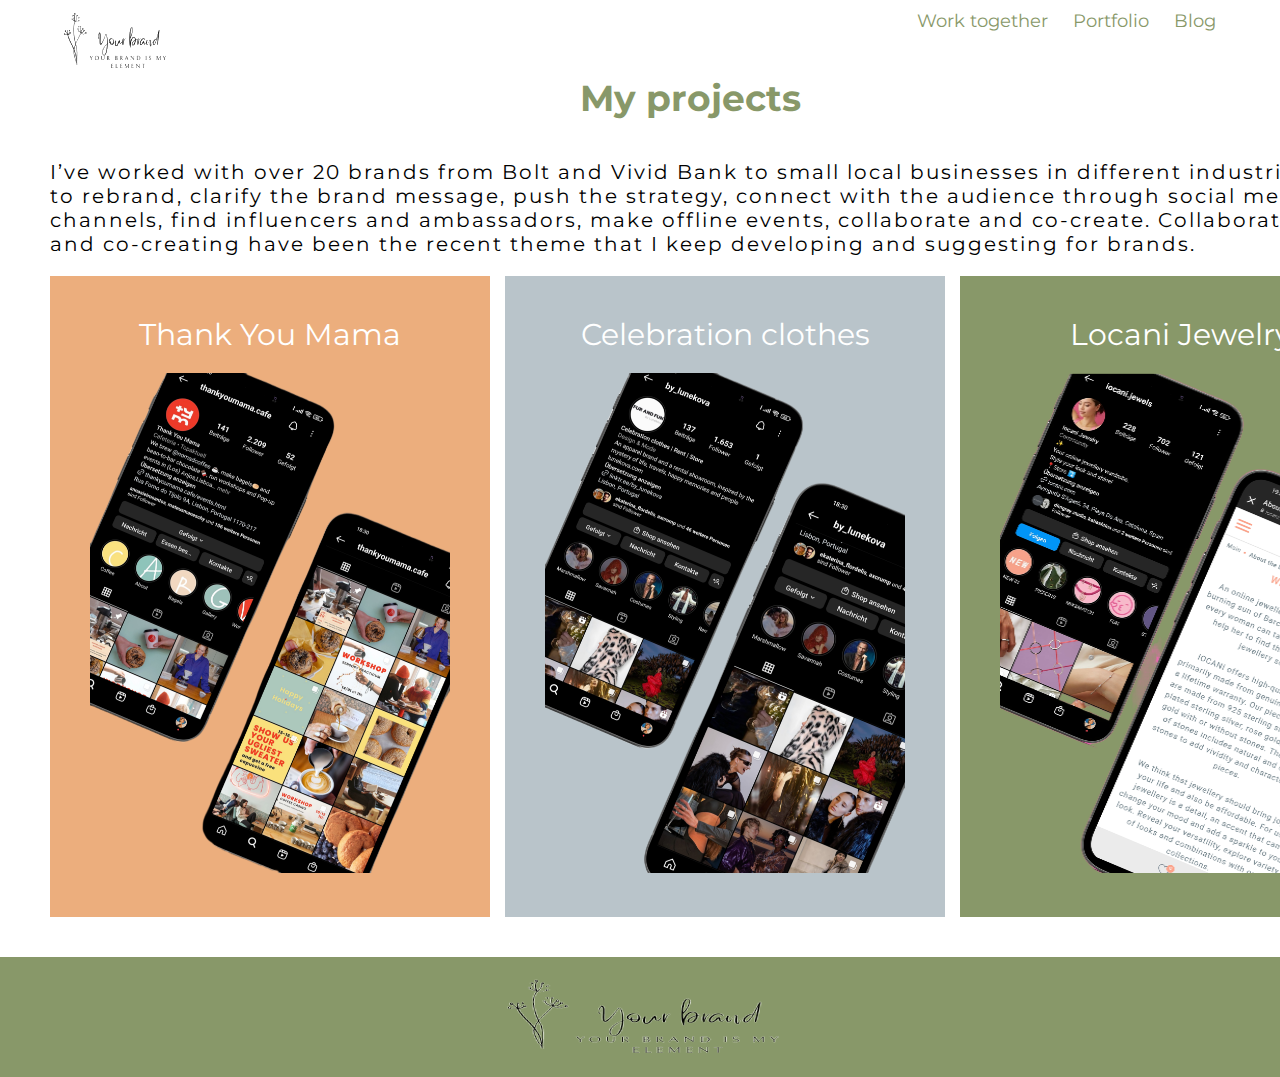
==== commit c454ce68: "адаптивнас верстка" ====
--- a/index2.html
+++ b/index2.html
@@ -11,8 +11,6 @@
     <title>Your brand</title>
 </head>
 <body>
-
-    <!--------------------header Masha---------------------->
 	<header class="header">
         <div class="header-links">
             <div class="logo">
@@ -25,8 +23,6 @@
             </div>
         </div>
     </header>
-	<!---------------------header-end Masha----------------->
-
     <main>
         <div class="maincontainer">
             <h2 class="headline">My projects</h2>
@@ -39,44 +35,23 @@
                 <div class="container container1">
                 <h3 class="container__title">Thank You Mama</h3>
                 <img src="assets/images/2.png">
-            <!-----<p class="container1__text">Что делали?</p>
-                <p class="container1__text">Какие результаты?</p>---> 
             </div>
             <div class="container container2">
                 <h3 class="container__title">Celebration clothes</h3>
                 <img src="assets/images/5.png">
-            <!-----<p class="container2__text">Что делали?</p>
-                <p class="container2__text">Какие результаты?</p>---->    
             </div>
             <div class="container container3">
                 <h2 class="container__title">Locani Jewelry</h2>
                 <img src="assets/images/6-fotor-bg-remover-202305282254.png">
-            <!-------<p class="container3__text">Что делали?</p>
-                <p class="container3__text">Какие результаты?</p>-->    
             </div>
         </div>
-        <!-- Блок 2_Башина 
-    <div class="events">
-        <div class="events__title">Photos of events</div>
-        <div class="events__photowrapper">
-            <div class="events__photo"></div>
-            <div class="events__photo"></div>
-            <div class="events__photo"></div>
-            <div class="events__photo"></div>
-            <div class="events__photo"></div>
-            <div class="events__photo"></div>
-        </div>
-    </div>-->
         </div>
     </main>
-
-    <!---------------------Footer Masha---------------->
 	<footer>
         <div class="footer">
             <img src="assets/images/logo-footer.png">
         </div>
     </footer>
-	<!----------------------Footer-end Masha----------->
     
 </body>
 </html>
--- a/assets/css/style.css
+++ b/assets/css/style.css
@@ -1,4 +1,3 @@
-/*header Masha*/
 @import url("https://fonts.googleapis.com/css2?family=Montserrat&family=Roboto&display=swap");
 .header-links {
   display: flex;
@@ -38,15 +37,10 @@
   width: 100vw;
   display: flex;
   align-self: flex-end;
-  top: 10%;
-  right: 0%;
-  left: 0%;
-}
-
-/*header-end Masha*/
-/*Photo + text Smirnova start*/
+}
+
 .about {
-  background-image: url(images/main_photo1.jpg);
+  background-image: url(images/main_photo1_2.jpg);
   background-repeat: no-repeat;
   background-position: center center;
   background-size: cover;
@@ -63,7 +57,15 @@
   margin-right: 5%;
 }
 
+@media screen and (max-width: 1440px) {
+  .about {
+    min-height: 60vh;
+  }
+}
 @media screen and (min-width: 1024px) {
+  .about {
+    min-height: 50vh;
+  }
   .about__main {
     font-weight: 400;
     font-size: 30px;
@@ -71,7 +73,7 @@
     max-width: 43%;
     padding-right: 55px;
   }
-  .about__main .maintext-title {
+  .maintext-title {
     font-weight: 700;
     font-size: 36px;
     line-height: 44px;
@@ -80,7 +82,7 @@
 }
 @media screen and (min-width: 768px) and (max-width: 1023px) {
   .about {
-    min-height: 395px;
+    min-height: 35vh;
   }
   .about__main {
     max-width: 45%;
@@ -88,21 +90,21 @@
 }
 @media screen and (max-width: 767px) {
   .about {
-    background-image: none;
+    min-height: 20vh;
+    font-size: 2vw;
   }
   .about__main {
     line-height: 25px;
-    text-align: center;
-    background-color: #889869;
+    text-align: end;
+    padding-right: 5%;
+    width: 50%;
+    color: #000000;
     margin: 0;
   }
   .about__main .maintext-title {
-    font-size: 20px;
-    line-height: 30px;
-  }
-}
-/*Photo + text Smirnova end*/
-/*text*/
+    font-size: 2.5vw;
+  }
+}
 marquee {
   margin-bottom: 10px;
   border: #b9c4ca 1px solid;
@@ -146,195 +148,6 @@
     margin-right: 10px;
   }
 }
-/*------------text end---------------*/
-/*-------------------footer Masha--------------*/
-.footer {
-  width: 100vw;
-  margin-left: 0;
-  display: flex;
-  align-content: flex-end;
-  justify-content: center;
-  background-color: #889869;
-  padding-top: 20px;
-  padding-bottom: 20px;
-}
-
-/*-------------------footer-end Masha-------------*/
-@media screen and (min-width: 1024px) {
-  .events {
-    width: 1240px;
-    margin: 70px 100px 120px 300px;
-  }
-  .events__title {
-    display: flex;
-    flex-direction: row;
-    font-family: Montserrat;
-    color: #889869;
-    font-weight: bold;
-    font-size: 36px;
-    padding-left: 435px;
-    padding-bottom: 70px;
-  }
-  .events__photowrapper {
-    display: flex;
-    max-width: 1240px;
-    flex-wrap: wrap;
-  }
-  .events__photo {
-    width: 30%;
-    height: 272px;
-    background-color: #d9d9d9;
-    margin: 10px;
-  }
-}
-@media screen and (min-width: 375px) and (max-width: 768px) {
-  .events {
-    width: 100vw;
-    margin: 70px 20% 120px 14%;
-  }
-  .events__title {
-    font-family: Montserrat;
-    color: #889869;
-    font-weight: bold;
-    font-size: 30px;
-    text-align: center;
-    padding-right: 30%;
-    padding-bottom: 10%;
-  }
-  .events__photowrapper {
-    display: flex;
-    max-width: 100%;
-    flex-direction: column;
-    flex-wrap: wrap;
-  }
-  .events__photo {
-    width: 70%;
-    height: 250px;
-    background-color: #d9d9d9;
-    margin: 2%;
-  }
-}
-from {
-  margin-left: 100%;
-  width: 100%;
-}
-
-to {
-  margin-left: 0%;
-  width: 100%;
-}
-
-/*------------text end---------------*/
-@media screen and (min-width: 1024px) {
-  .events {
-    width: 1240px;
-    margin: 70px 100px 120px 300px;
-  }
-  .events__title {
-    display: flex;
-    flex-direction: row;
-    font-family: Montserrat;
-    color: #889869;
-    font-weight: bold;
-    font-size: 36px;
-    padding-left: 435px;
-    padding-bottom: 70px;
-  }
-  .events__photowrapper {
-    display: flex;
-    max-width: 1240px;
-    flex-wrap: wrap;
-  }
-  .events__photo {
-    width: 30%;
-    height: 272px;
-    background-color: #d9d9d9;
-    margin: 10px;
-  }
-}
-@media screen and (min-width: 768px) and (max-width: 1023px) {
-  .events {
-    width: 100%;
-    margin: 70px 20% 120px 14%;
-  }
-  .events__title {
-    font-family: Montserrat;
-    color: #889869;
-    font-weight: bold;
-    font-size: 30px;
-    text-align: center;
-    padding-right: 30%;
-    padding-bottom: 10%;
-  }
-  .events__photowrapper {
-    display: flex;
-    max-width: 100%;
-    flex-wrap: wrap;
-  }
-  .events__photo {
-    width: 40%;
-    height: 250px;
-    background-color: #d9d9d9;
-    margin: 2%;
-  }
-}
-@media screen and (min-width: 768px) and (max-width: 1023px) {
-  .events {
-    width: 100%;
-    margin: 70px 20% 120px 14%;
-  }
-  .events__title {
-    font-family: Montserrat;
-    color: #889869;
-    font-weight: bold;
-    font-size: 30px;
-    text-align: center;
-    padding-right: 30%;
-    padding-bottom: 10%;
-  }
-  .events__photowrapper {
-    display: flex;
-    max-width: 100%;
-    flex-wrap: wrap;
-  }
-  .events__photo {
-    width: 32%;
-    height: 250px;
-    background-color: #d9d9d9;
-    margin: 2%;
-  }
-}
-@media screen and (min-width: 375px) and (max-width: 767px) {
-  .events {
-    width: 100vw;
-    margin: 70px 20% 120px 14%;
-  }
-  .events__title {
-    font-family: Montserrat;
-    color: #889869;
-    font-weight: bold;
-    font-size: 30px;
-    text-align: center;
-    padding-right: 30%;
-    padding-bottom: 10%;
-  }
-  .events__photowrapper {
-    display: flex;
-    max-width: 100%;
-    flex-direction: column;
-    flex-wrap: wrap;
-  }
-  .events__photo {
-    width: 70%;
-    height: 250px;
-    background-color: #d9d9d9;
-    margin: 2%;
-  }
-}
-/*
-.maincontainer {
-	height: 750px;
-}*/
 .maincontainer {
   width: 100%;
   max-width: 1440px;
@@ -372,12 +185,6 @@
   margin-bottom: 40px;
   padding: 40px;
   width: 360px;
-  /*
-  	&__text {
-  		font-weight: 400;
-  		font-size: 20px;
-  		margin-bottom: 20px;
-  	}*/
 }
 .container__title {
   font-weight: 400;
@@ -426,213 +233,62 @@
 }
 
 .img img {
-  width: 500px;
-}
-
-/*
-.container3 img, .container2 img{
-	width: 360px;
-	height: 500px;
-}
-.container2 {
-	font-family: "Montserrat", sans-serif;
-	background: #b9c4ca;
-	color: white;
-	padding: 40px;
-	margin-bottom: 40px;
-	width: 360px;
-	margin-left: 20px;
-
-
-	&__title {
-		font-weight: 400;
-		font-size: 30px;
-		margin-bottom: 20px;
-		text-align: center;
-	}
-/*
-	&__text {
-		font-weight: 400;
-		font-size: 20px;
-		margin-bottom: 20px;
-	}*/
-/*
-.container3 {
-	font-family: "Montserrat", sans-serif;
-	background: #889869;
-	color: white;
-	padding: 40px;
-	margin-bottom: 40px;
-	width: 360px;
-	margin-left: 20px;
-
-	&__title {
-		font-weight: 400;
-		font-size: 30px;
-		margin-bottom: 20px;
-		text-align: center;
-	}
-/*
-	&__text {
-		font-weight: 400;
-		font-size: 20px;
-		margin-bottom: 20px;
-	}*/
-/*
-@media screen and (min-width: 1024px) {
-	.headline {
-		font-size: 36px;
-		line-height: 44px;
-		text-align: center;
-		margin-bottom: 20px;
-	}
-
-	.container1 {
-		padding: 40px;
-		width: 360px;
-	}
-
-	.container2 {
-		padding: 40px;
-		width: 360px;
-	}
-
-	.container3 {
-		padding: 40px;
-		width: 360px;
-	}
-}
-
-@media screen and (min-width: 768px) and (max-width: 1023px) {
-	.headline {
-		margin-bottom: 40px;
-		color: #889869;
-		font-family: "Montserrat", sans-serif;
-		font-weight: 700;
-		font-size: 36px;
-		line-height: 44px;
-		text-align: center;
-	}
-
-	.container1 {
-		font-family: "Montserrat", sans-serif;
-		background: #ecae7d;
-		color: white;
-		margin-left: 50px;
-		margin-bottom: 40px;
-		padding: 50px;
-		width: 360px;
-
-		&__title {
-			font-weight: 400;
-			font-size: 30px;
-			margin-bottom: 20px;
-		}
-/*
-		&__text {
-			font-weight: 400;
-			font-size: 20px;
-			margin-bottom: 20px;
-		}*/
-/*
-	.container2 {
-		font-family: "Montserrat", sans-serif;
-		background: #b9c4ca;
-		color: white;
-		font-weight: 400;
-		padding: 50px;
-		margin-bottom: 40px;
-		width: 360px;
-
-
-		&__title {
-			font-weight: 400;
-			font-size: 30px;
-			margin-bottom: 20px;
-		}
-/*
-		&__text {
-			font-weight: 400;
-			font-size: 20px;
-			margin-bottom: 20px;
-		}*/
-/*
-	.container3 {
-		font-family: "Montserrat", sans-serif;
-		background: #889869;
-		color: white;
-		margin-left: 50px;
-		font-weight: 400;
-		padding: 50px;
-		width: 360px;
-
-		&__title {
-			font-weight: 400;
-			font-size: 30px;
-			margin-bottom: 20px;
-		}
-/*
-		&__text {
-			font-weight: 400;
-			font-size: 20px;
-			margin-bottom: 20px;
-		}*/
-/*
-	@media screen and (max-width: 767px) {
-		.maincontainer {
-			display: flex;
-			flex-direction: column;
-			align-items: center;
-			margin: auto;
-			gap: 0px;
-		}
-
-		.container1 {
-			padding: 10px;
-			margin-right: 20px;
-			margin-left: 20px;
-		}
-
-		.container2 {
-			padding: 10px;
-			margin-right: 20px;
-			margin-left: 20px;
-		}
-
-		.container3 {
-			padding: 10px;
-			margin-right: 20px;
-			margin-left: 20px;
-		}
-	}
-
-	@media screen and (max-width: 399px) {
-		.maincontainer {
-			display: flex;
-			flex-direction: column;
-			align-items: center;
-			margin: auto;
-			gap: 0px;
-		}
-
-		.container1 {
-			margin-top: 10px;
-		}
-
-		.container2 {
-			margin-top: 10px;
-			left: 80px;
-		}
-
-		.container3 {
-			padding: 10px;
-			margin: 10px;
-			width: 100px;
-		}
-	}
-
-	/*#-----------------------------Page 1 Block 2 End--------------------*/
-/*-----Last Part Form-----*/
+  width: 600px;
+}
+
+@media screen and (max-width: 1440px) {
+  .maincontainer {
+    margin-left: 50px;
+  }
+  .container2, .container3 {
+    margin-left: 15px;
+  }
+}
+@media screen and (max-width: 1024px) {
+  .maincontainer {
+    margin-left: 20px;
+  }
+  .containers {
+    display: grid;
+    grid-template-columns: 1fr;
+    grid-template-rows: 1fr 1fr 1fr;
+    margin-left: 260px;
+  }
+  .maincontainer__text {
+    font-size: 16px;
+    width: 950px;
+  }
+  .blogs {
+    margin-left: 20px;
+  }
+}
+@media screen and (max-width: 768px) {
+  .maincontainer__text {
+    width: 650px;
+  }
+  .containers {
+    margin-left: 160px;
+  }
+  .blog {
+    display: grid;
+    grid-template-columns: 1fr;
+    grid-template-rows: repeat(2, 1fr);
+  }
+}
+@media screen and (max-width: 425px) {
+  .maincontainer__text {
+    width: 350px;
+  }
+  .containers {
+    margin-left: 0;
+  }
+  .container {
+    padding: 5px;
+  }
+  .blog__text {
+    width: 400px;
+  }
+}
 form {
   font-family: "Montserrat", sans-serif;
   text-align: center;
@@ -740,7 +396,43 @@
     margin: 15px;
   }
 }
-/* services-start */
+.text-font {
+  font-family: "Montserrat", sans-serif;
+}
+
+.services {
+  margin-top: 20px;
+  margin-bottom: 30px;
+  display: flex;
+  flex-wrap: wrap;
+  justify-content: center;
+}
+
+.section-serv__h2 {
+  width: 100%;
+  color: rgb(136, 152, 105);
+  text-align: center;
+  font-weight: 700;
+  margin-bottom: 10px;
+}
+
+.section-serv_container {
+  display: flex;
+  flex-wrap: wrap;
+}
+
+.services-item {
+  width: 100%;
+  display: flex;
+  justify-content: space-between;
+}
+
+.section-serv__p {
+  align-self: center;
+  font-weight: 500;
+  margin-top: 10px;
+}
+
 @media screen and (max-width: 767px) {
   .section-serv__h2 {
     font-size: 20px;
@@ -752,19 +444,6 @@
   .services-item {
     flex-wrap: wrap;
   }
-  /*
-  	.section-serv__h3 {
-  		width: max-content;
-  		margin-top: 5px;
-  		font-size: 18px;
-  		flex-grow: 1;
-  		border-radius: 45%;
-  		padding: 10px 30px;
-  	}*/
-  .section-serv__h3-center {
-    white-space: nowrap;
-    padding: 10px 10px;
-  }
   .section-serv__p {
     width: 100%;
     font-size: 14px;
@@ -777,13 +456,6 @@
   .section-serv_container {
     width: 65vw;
   }
-  /*
-  	.section-serv__h3 {
-  		width: min-content;
-  		font-size: 20px;
-  		border-radius: 40%;
-  		padding: 10px 30px;
-  	}*/
   .section-serv__p {
     width: 67%;
     font-size: 16px;
@@ -803,13 +475,6 @@
     width: 55vw;
     margin-left: -20px;
   }
-  /*
-  	.section-serv__h3 {
-  		width: min-content;
-  		font-size: 22px;
-  		border-radius: 40%;
-  		padding: 10px 30px;
-  	}*/
   .section-serv__p {
     width: 67%;
     font-size: 18px;
@@ -822,56 +487,13 @@
     margin-top: 7px;
   }
 }
-.text-font {
-  font-family: "Montserrat", sans-serif;
-}
-
-.services {
-  margin-top: 20px;
-  margin-bottom: 30px;
-  display: flex;
-  flex-wrap: wrap;
+.footer {
+  width: 100vw;
+  margin-left: 0;
+  display: flex;
+  align-content: flex-end;
   justify-content: center;
-}
-
-.section-serv__h2 {
-  width: 100%;
-  color: rgb(136, 152, 105);
-  text-align: center;
-  font-weight: 700;
-  margin-bottom: 10px;
-}
-
-.section-serv_container {
-  display: flex;
-  flex-wrap: wrap;
-}
-
-.services-item {
-  width: 100%;
-  display: flex;
-  justify-content: space-between;
-}
-
-/*
-.section-serv__h3 {
-	text-align: center;
-	color: rgba(136, 152, 105, 1);
-	font-weight: 700;
-	align-self: center;
-	margin-top: 10px;
-	border: 2px solid rgba(136, 152, 105, 1);
-	background-color: rgba(185, 196, 202, 0.5);
-	min-width: 89px;
-}*/
-.section-serv__h3-last {
-  padding: 10px 27.5px;
-}
-
-.section-serv__p {
-  align-self: center;
-  font-weight: 500;
-  margin-top: 10px;
-}
-
-/* services-end *//*# sourceMappingURL=style.css.map */+  background-color: #889869;
+  padding-top: 20px;
+  padding-bottom: 20px;
+}/*# sourceMappingURL=style.css.map */